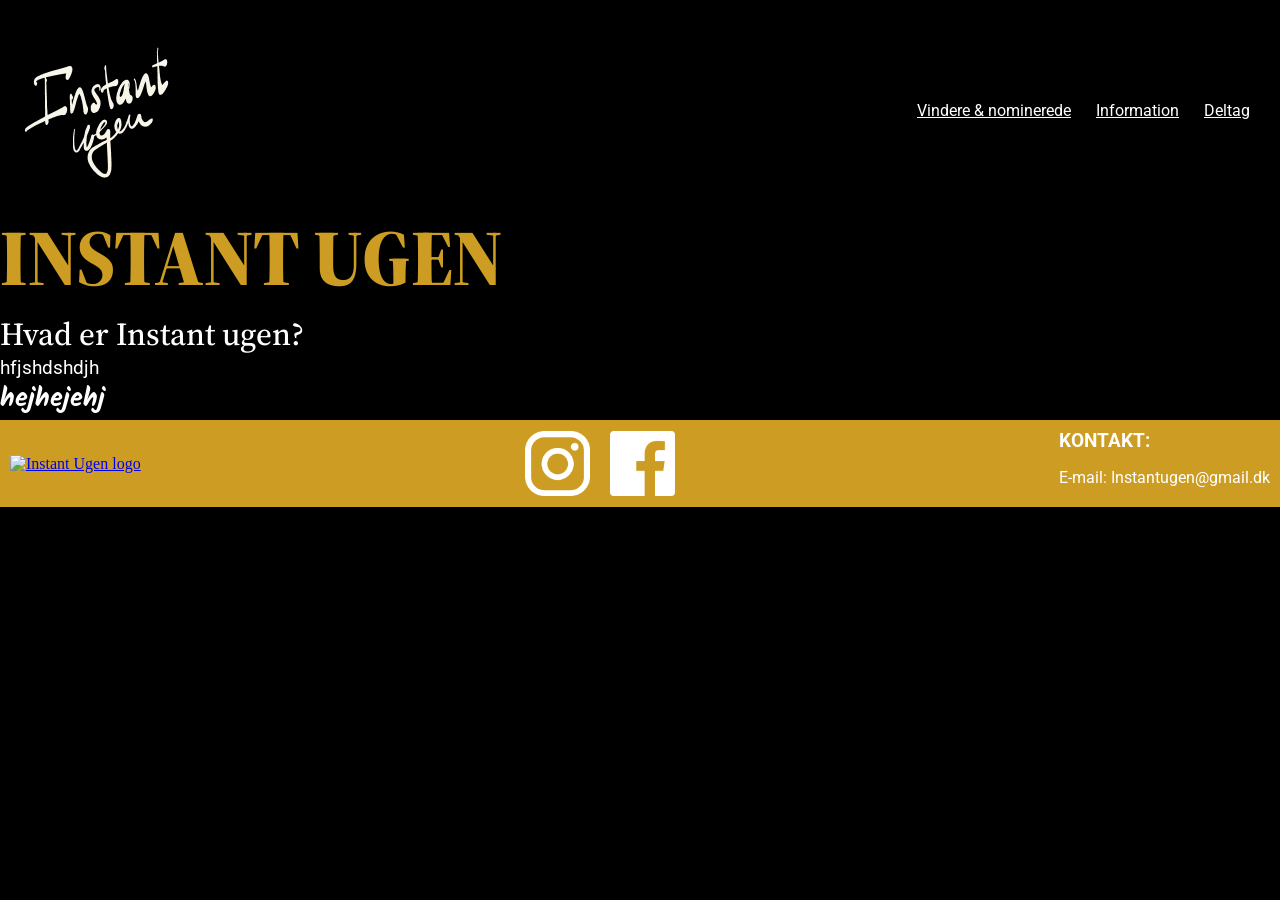
==== index.html @ 2ad1375f "klar" ====
<!doctype html>
<html lang="en">
  <head>
    <meta charset="UTF-8" />
    <meta name="viewport" content="width=device-width, initial-scale=1.0" />
    <title>Document</title>

    <link rel="stylesheet" href="css/global.css" />
    <link rel="stylesheet" href="css/index.css" />

    <link rel="preconnect" href="https://fonts.googleapis.com" />
    <link rel="preconnect" href="https://fonts.gstatic.com" crossorigin />
    <link
      href="https://fonts.googleapis.com/css2?family=Source+Serif+4:ital,opsz,wght@0,8..60,200..900;1,8..60,200..900&display=swap"
      rel="stylesheet"
    />

    <link rel="preconnect" href="https://fonts.googleapis.com" />
    <link rel="preconnect" href="https://fonts.gstatic.com" crossorigin />
    <link
      href="https://fonts.googleapis.com/css2?family=Roboto:ital,wght@0,100..900;1,100..900&display=swap"
      rel="stylesheet"
    />

    <link rel="preconnect" href="https://fonts.googleapis.com" />
    <link rel="preconnect" href="https://fonts.gstatic.com" crossorigin />
    <link
      href="https://fonts.googleapis.com/css2?family=Kalam:wght@300;400;700&display=swap"
      rel="stylesheet"
    />

    <script src="js/burger.js" defer></script>
    <script src="js/index.js" defer></script>
    />
  </head>
  <body>
    <header>
      <div class="logo">
        <a href="/">
          <img src="logo/Logo.webp" alt="logo" />
        </a>
      </div>

      <nav>
        <ul class="menu">
          <li><a href="vindere.html">Vindere & nominerede</a></li>
          <li><a href="info.html">Information</a></li>
          <li><a href="formular.html">Deltag</a></li>
        </ul>

        <button class="burger">
          <span class="line"></span>
          <span class="line"></span>
          <span class="line"></span>
        </button>
      </nav>
    </header>

    <main>
      <h1>INSTANT UGEN</h1>
      <h2>Hvad er Instant ugen?</h2>
      <p>hfjshdshdjh</p>
      <h4>hejhejehj</h4>
    </main>

    <footer class="footer">
      <div class="footer-logo">
        <a href="/">
          <img src="logo/logo.webp" alt="Instant Ugen logo" />
        </a>
      </div>

      <div class="socialemedia">
        <a href="#">
          <img src="logo/instagram_logo2.webp" alt="Instagram" />
        </a>

        <a href="#">
          <img src="logo/facebook_icon2.webp" alt="Facebook" />
        </a>
      </div>

      <div class="kontaktinfo">
        <h3>KONTAKT:</h3>
        <p>E-mail: Instantugen@gmail.dk</p>
      </div>
    </footer>
  </body>
</html>
---- css/global.css ----
/* ************* RESET ************* */
* {
  margin: 0;
  padding: 0;
  box-sizing: border-box;
}

img {
  width: 100%;
  height: auto;
  display: block;
}

/* ************* FARVER ************* */
:root {
  --background-color: #000;
  --overskrift-color: #cc9d22;
  --underoverskrift_1-color: #a93939;
  --underoverskrift_2-color: #cc9d22;
  --boks-color: #79d3ff;
  --tekst-color: #ffffff;
}

/* ************* BODY ************* */
body {
  background-color: var(--background-color);
}

/* ************* OVERSKRIFTER ************* */
h1 {
  font-family: "Source Serif 4", serif;
  font-weight: 900;
  font-size: 3rem;
  color: var(--overskrift-color);
}

h2 {
  font-family: "Source Serif 4", serif;
  font-weight: 500;
  font-size: 1.5rem;
  color: white;
}

p {
  font-family: "Roboto";
  font-size: 1rem;
  color: var(--tekst-color);
}

h4 {
  font-family: "Kalam";
  font-size: 1.3rem;
  color: var(--tekst-color);
}

/*************** FOOTER ***************/

.footer {
  background-color: #cc9d22;
  width: 100%;
  padding: 10px;

  display: flex;
  align-items: center;
  justify-content: space-between;
}

/* LOGO */

.footer .logo {
  width: 140px;
}

.footer .logo img {
  width: 100%;
  height: auto;
}

/* SOCIALE MEDIER */

.socialemedia {
  display: flex;
  flex-direction: row;
  align-items: center;
  justify-content: center;
  gap: 20px;
}

.socialemedia img {
  width: 65px;
  height: 65px;
  object-fit: contain;
  transition: transform 0.2s ease;
}

.socialemedia img:hover {
  transform: scale(1.1);
}

/* KONTAKT */

.kontaktinfo {
  color: white;
  font-family: "Roboto";
}

.kontaktinfo p {
  font-family: "Roboto";
  margin: 0 0 10px 0;
  font-size: 1rem;
  margin-top: 1rem;
}

/*************** MOBIL ***************/

@media (max-width: 800px) {
  .footer {
    flex-direction: column;
    justify-content: center;
    gap: 35px;
    padding: 40px 20px;
    text-align: center;
  }

  .footer .logo {
    width: 120px;
  }

  .socialemedia img {
    width: 55px;
    height: 55px;
  }
}

/****************** menu ****************/

header {
  position: sticky;
  top: 0;
  display: flex;
  justify-content: space-between;
  align-items: center;
  padding: 20px;
  background-color: #0000;
}

.menu {
  display: flex;
  list-style: none;
  margin: 0;
  padding: 0;
}

.menu li {
  margin-right: 5px;
}

.menu li:last-child {
  margin-right: 0;
}

.menu a {
  display: block;
  padding: 10px;
  color: #ffffff;
  font-family: "roboto";
  font-size: 1rem;
  transition: color 0.3s;
  text-align: end;
}

.menu a:hover {
  color: #cc9d22;
}

.burger {
  width: 30px;
  height: 20px;
  cursor: pointer;
}

.burger .line {
  display: block;
  width: 100%;
  height: 2px;
  background-color: #ffffff;
  margin-bottom: 5px;
  transition: 0.2s linear;
}
.burger {
  display: none;
}

@media screen and (max-width: 800px) {
  .menu {
    display: none;
  }
  .burger {
    display: block;
    background-color: transparent;
    border: 0;
  }
  .burger.active .line:nth-child(1) {
    transform: rotate(45deg) translate(5px, 5px);
    transition: 0.2s linear;
  }

  .burger.active .line:nth-child(2) {
    opacity: 0;
    transition: 0.15s linear;
  }

  .burger.active .line:nth-child(3) {
    transform: rotate(-45deg) translate(5px, -5px);
    transition: 0.2s linear;
  }

  nav.active .menu {
    display: block;
    background-color: #0000;
    position: absolute;
    top: 94px;
    left: 0;
    width: 100%;
    box-shadow: 0 10px 10px rgba(0, 0, 0, 0.1);
    z-index: 1;
  }

  nav.active .menu li {
    margin: 10px 20px;
  }

  nav.active .menu a {
    font-size: 24px;
  }
}

.knapheader a {
  text-decoration: none;
  background-color: white;
  color: #c39b7a;
  border: 3px solid;
  padding: 10px 20px;
  border-radius: 50px;
  font-size: 1.5rem;
  font-weight: bold;
}

.knapheader a:hover {
  color: black;
}

@media (min-width: 800px) {
  /* ************* OVERSKRIFTER ************* */
  h1 {
    font-size: 5rem;
  }

  h2 {
    font-size: 2rem;
  }

  p {
    font-size: 1.2rem;
  }

  h4 {
    font-size: 1.6rem;
  }
}
---- css/index.css ----
@media (min-width: 800px) {
}
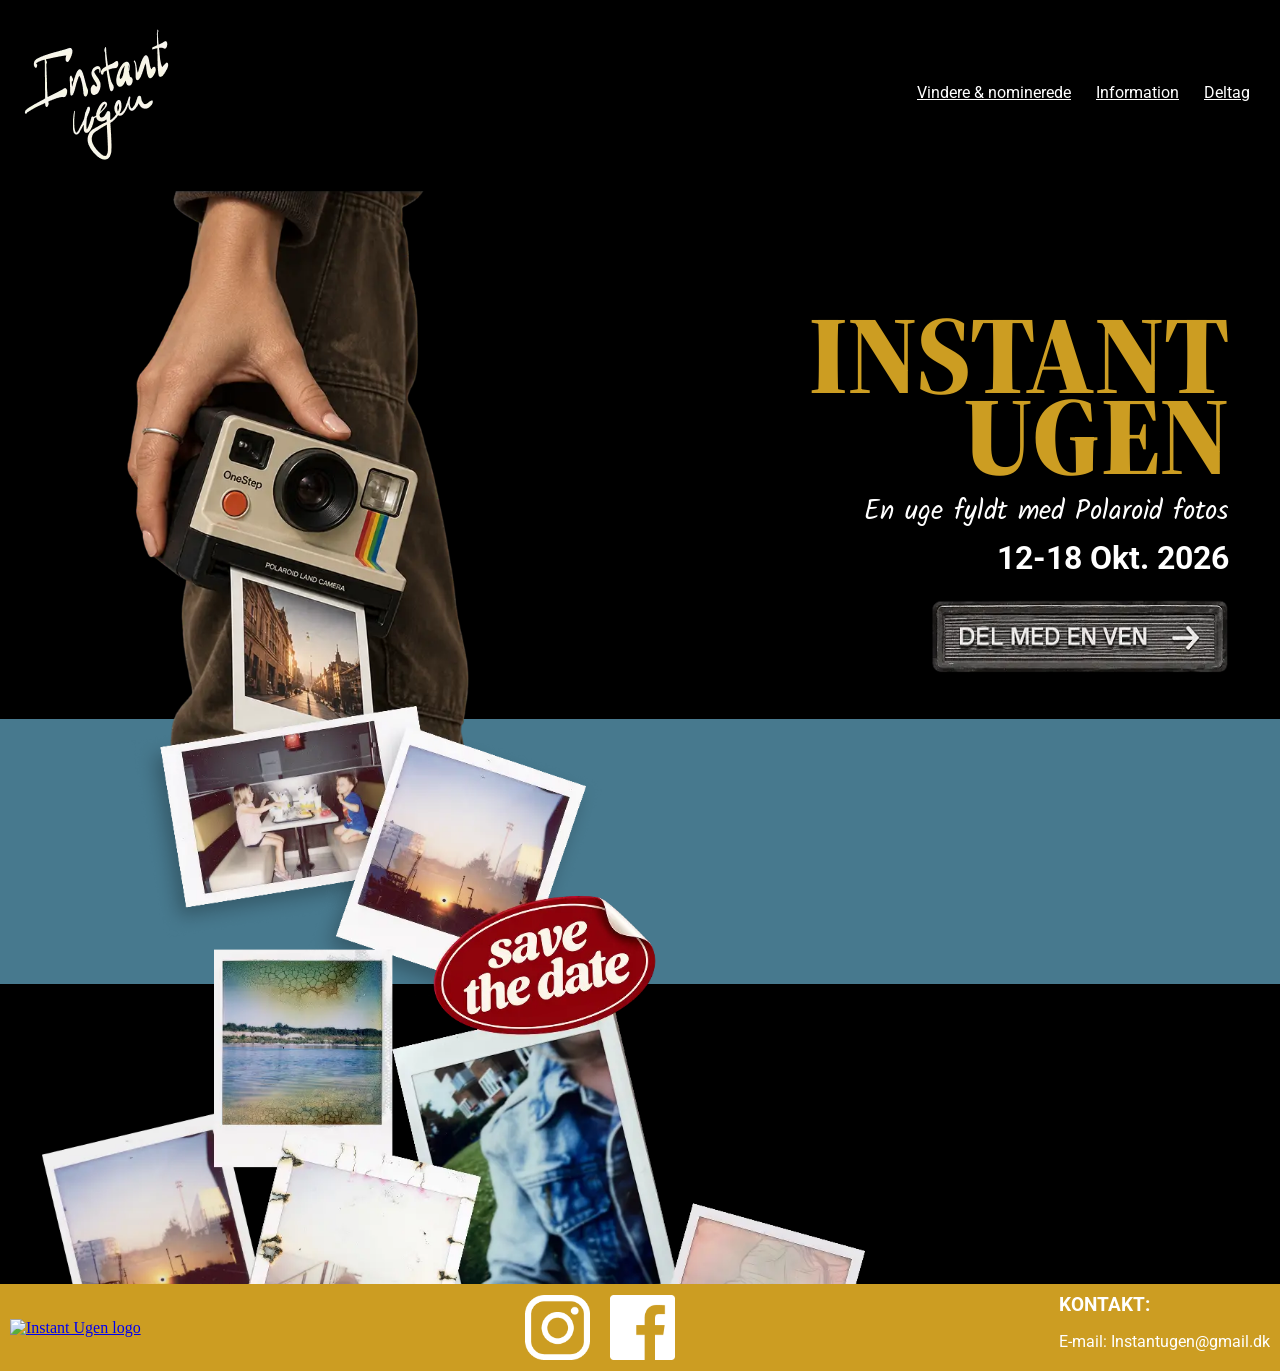
==== commit b953c696: "index1 done" ====
--- a/index.html
+++ b/index.html
@@ -1,13 +1,18 @@
 <!doctype html>
-<html lang="en">
+<html lang="da">
   <head>
     <meta charset="UTF-8" />
     <meta name="viewport" content="width=device-width, initial-scale=1.0" />
-    <title>Document</title>
 
+    <title>Instant Ugen</title>
+
+    <!-- Fælles CSS -->
     <link rel="stylesheet" href="css/global.css" />
+
+    <!-- Forsidens CSS -->
     <link rel="stylesheet" href="css/index.css" />
 
+    <!-- Source Serif 4 -->
     <link rel="preconnect" href="https://fonts.googleapis.com" />
     <link rel="preconnect" href="https://fonts.gstatic.com" crossorigin />
     <link
@@ -15,15 +20,13 @@
       rel="stylesheet"
     />
 
-    <link rel="preconnect" href="https://fonts.googleapis.com" />
-    <link rel="preconnect" href="https://fonts.gstatic.com" crossorigin />
+    <!-- Roboto -->
     <link
       href="https://fonts.googleapis.com/css2?family=Roboto:ital,wght@0,100..900;1,100..900&display=swap"
       rel="stylesheet"
     />
 
-    <link rel="preconnect" href="https://fonts.googleapis.com" />
-    <link rel="preconnect" href="https://fonts.gstatic.com" crossorigin />
+    <!-- Kalam -->
     <link
       href="https://fonts.googleapis.com/css2?family=Kalam:wght@300;400;700&display=swap"
       rel="stylesheet"
@@ -31,24 +34,32 @@
 
     <script src="js/burger.js" defer></script>
     <script src="js/index.js" defer></script>
-    />
   </head>
+
   <body>
     <header>
       <div class="logo">
         <a href="/">
-          <img src="logo/Logo.webp" alt="logo" />
+          <img src="logo/Logo.webp" alt="Instant Ugen logo" />
         </a>
       </div>
 
       <nav>
         <ul class="menu">
-          <li><a href="vindere.html">Vindere & nominerede</a></li>
-          <li><a href="info.html">Information</a></li>
-          <li><a href="formular.html">Deltag</a></li>
+          <li>
+            <a href="vindere.html">Vindere & nominerede</a>
+          </li>
+
+          <li>
+            <a href="info.html">Information</a>
+          </li>
+
+          <li>
+            <a href="formular.html">Deltag</a>
+          </li>
         </ul>
 
-        <button class="burger">
+        <button class="burger" aria-label="Åbn menu">
           <span class="line"></span>
           <span class="line"></span>
           <span class="line"></span>
@@ -57,10 +68,42 @@
     </header>
 
     <main>
-      <h1>INSTANT UGEN</h1>
-      <h2>Hvad er Instant ugen?</h2>
-      <p>hfjshdshdjh</p>
-      <h4>hejhejehj</h4>
+      <!-- HERO -->
+      <section class="hero">
+        <!-- Blå baggrund -->
+        <div class="blaa-baggrund"></div>
+
+        <!-- Det store samlede billede -->
+        <div class="hero-billede">
+          <img
+            src="img/Herobillede_med_kamera.webp"
+            alt="Polaroidkamera og Polaroidbilleder"
+          />
+        </div>
+
+        <!-- Tekst -->
+        <div class="hero-tekst">
+          <h1>
+            INSTANT<br />
+            UGEN
+          </h1>
+
+          <h4>En uge fyldt med Polaroid fotos</h4>
+
+          <div class="dato">
+            <h2>12-18 Okt. 2026</h2>
+
+            <img class="roed-streg" src="img/rødstreg_forside.svg" alt="" />
+          </div>
+
+          <a href="#" class="del-knap">
+            <img
+              src="img/del_med_en_ven_knap_desktop.webp"
+              alt="Del med en ven"
+            />
+          </a>
+        </div>
+      </section>
     </main>
 
     <footer class="footer">
--- a/css/index.css
+++ b/css/index.css
@@ -1,2 +1,197 @@
+/* ******************************** */
+/* FORSIDE                           */
+/* MOBILE FIRST                     */
+/* ******************************** */
+
+/* ---------- HERO ---------- */
+
+.hero {
+  position: relative;
+  width: 100%;
+  height: 900px;
+  overflow: hidden;
+}
+
+/* ---------- BLÅ BAGGRUND ---------- */
+
+.blaa-baggrund {
+  position: absolute;
+  top: 365px;
+  left: 0;
+
+  width: 100%;
+  height: 150px;
+
+  background-color: #47798e;
+
+  z-index: 1;
+}
+
+/* ---------- STORT HERO-BILLEDE ---------- */
+
+.hero-billede {
+  position: absolute;
+
+  top: 0;
+  left: 0;
+
+  width: 100%;
+
+  z-index: 2;
+}
+
+.hero-billede img {
+  width: 100%;
+  height: auto;
+}
+
+/* ---------- HERO TEKST ---------- */
+
+.hero-tekst {
+  position: absolute;
+
+  top: 95px;
+  right: 5%;
+
+  width: 48%;
+
+  text-align: right;
+
+  z-index: 3;
+}
+
+/* ---------- OVERSKRIFT ---------- */
+
+.hero-tekst h1 {
+  font-size: 3.3rem;
+  line-height: 0.75;
+
+  margin: 0;
+}
+
+/* ---------- UNDEROVERSKRIFT ---------- */
+
+.hero-tekst h4 {
+  font-size: 1rem;
+  font-weight: 400;
+
+  line-height: 1.1;
+
+  margin-top: 15px;
+
+  white-space: nowrap;
+}
+
+/* ---------- DATO ---------- */
+
+.dato {
+  display: inline-block;
+
+  margin-top: 10px;
+}
+
+.dato h2 {
+  font-family: "Roboto", sans-serif;
+
+  font-size: 1.35rem;
+  font-weight: 700;
+
+  white-space: nowrap;
+}
+
+/* ---------- RØD STREG ---------- */
+
+.roed-streg {
+  width: 100%;
+  height: auto;
+
+  margin-top: 3px;
+}
+
+/* ---------- DEL MED EN VEN ---------- */
+
+.del-knap {
+  display: block;
+
+  width: 190px;
+
+  margin-top: 12px;
+  margin-left: auto;
+}
+
+.del-knap img {
+  width: 100%;
+  height: auto;
+}
+
+/* ******************************** */
+/* DESKTOP                          */
+/* FÆLLES BREAKPOINT: 800PX         */
+/* ******************************** */
+
 @media (min-width: 800px) {
+  /* ---------- HERO ---------- */
+
+  .hero {
+    height: 1100px;
+  }
+
+  /* ---------- BLÅ BAGGRUND ---------- */
+
+  .blaa-baggrund {
+    top: 535px;
+
+    height: 265px;
+  }
+
+  /* ---------- STORT HERO-BILLEDE ---------- */
+
+  .hero-billede {
+    top: 0;
+    left: 0;
+
+    width: 78%;
+  }
+
+  /* ---------- HERO TEKST ---------- */
+
+  .hero-tekst {
+    top: 130px;
+    right: 4%;
+
+    width: 50%;
+  }
+
+  /* ---------- OVERSKRIFT ---------- */
+
+  .hero-tekst h1 {
+    font-size: 7rem;
+    line-height: 0.72;
+  }
+
+  /* ---------- UNDEROVERSKRIFT ---------- */
+
+  .hero-tekst h4 {
+    font-size: 1.7rem;
+
+    margin-top: 22px;
+  }
+
+  /* ---------- DATO ---------- */
+
+  .dato {
+    margin-top: 12px;
+  }
+
+  .dato h2 {
+    font-size: 2rem;
+  }
+
+  /* ---------- DEL MED EN VEN ---------- */
+
+  .del-knap {
+    width: 300px;
+
+    margin-top: 18px;
+  }
 }
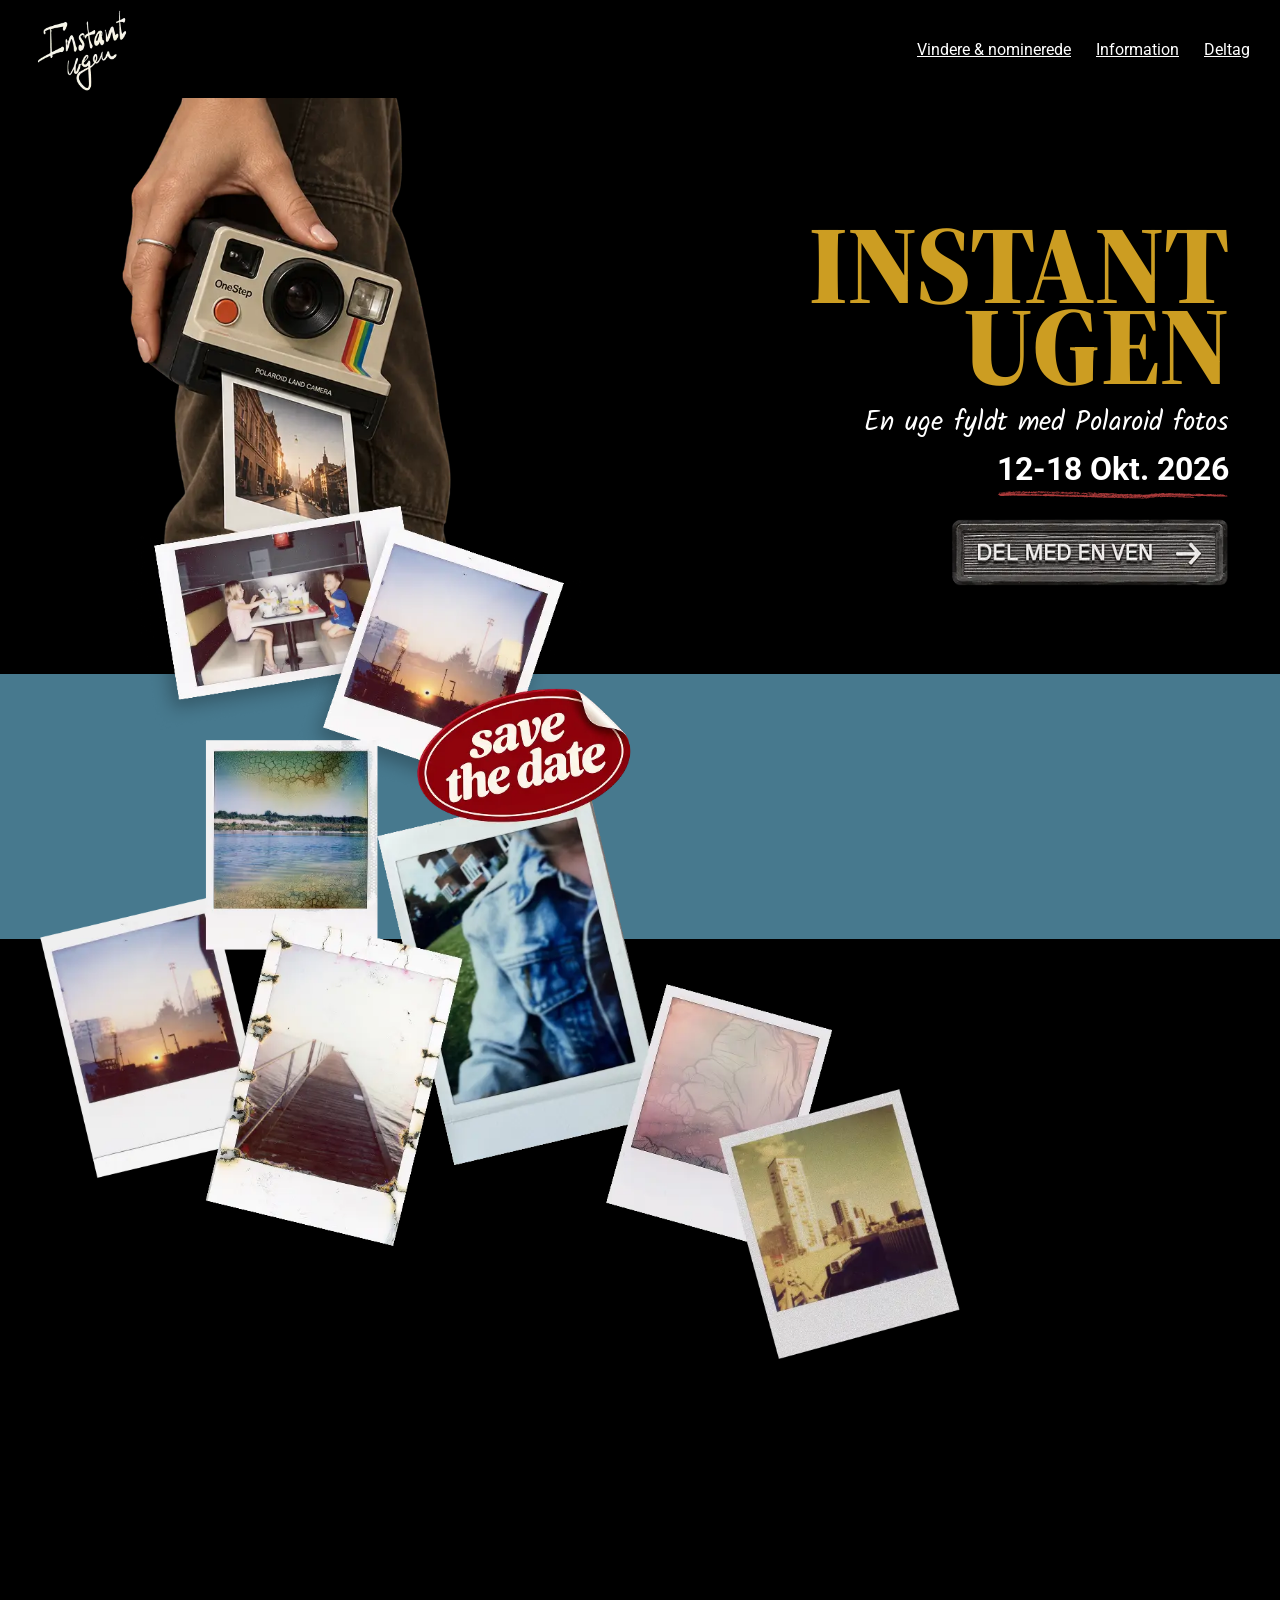
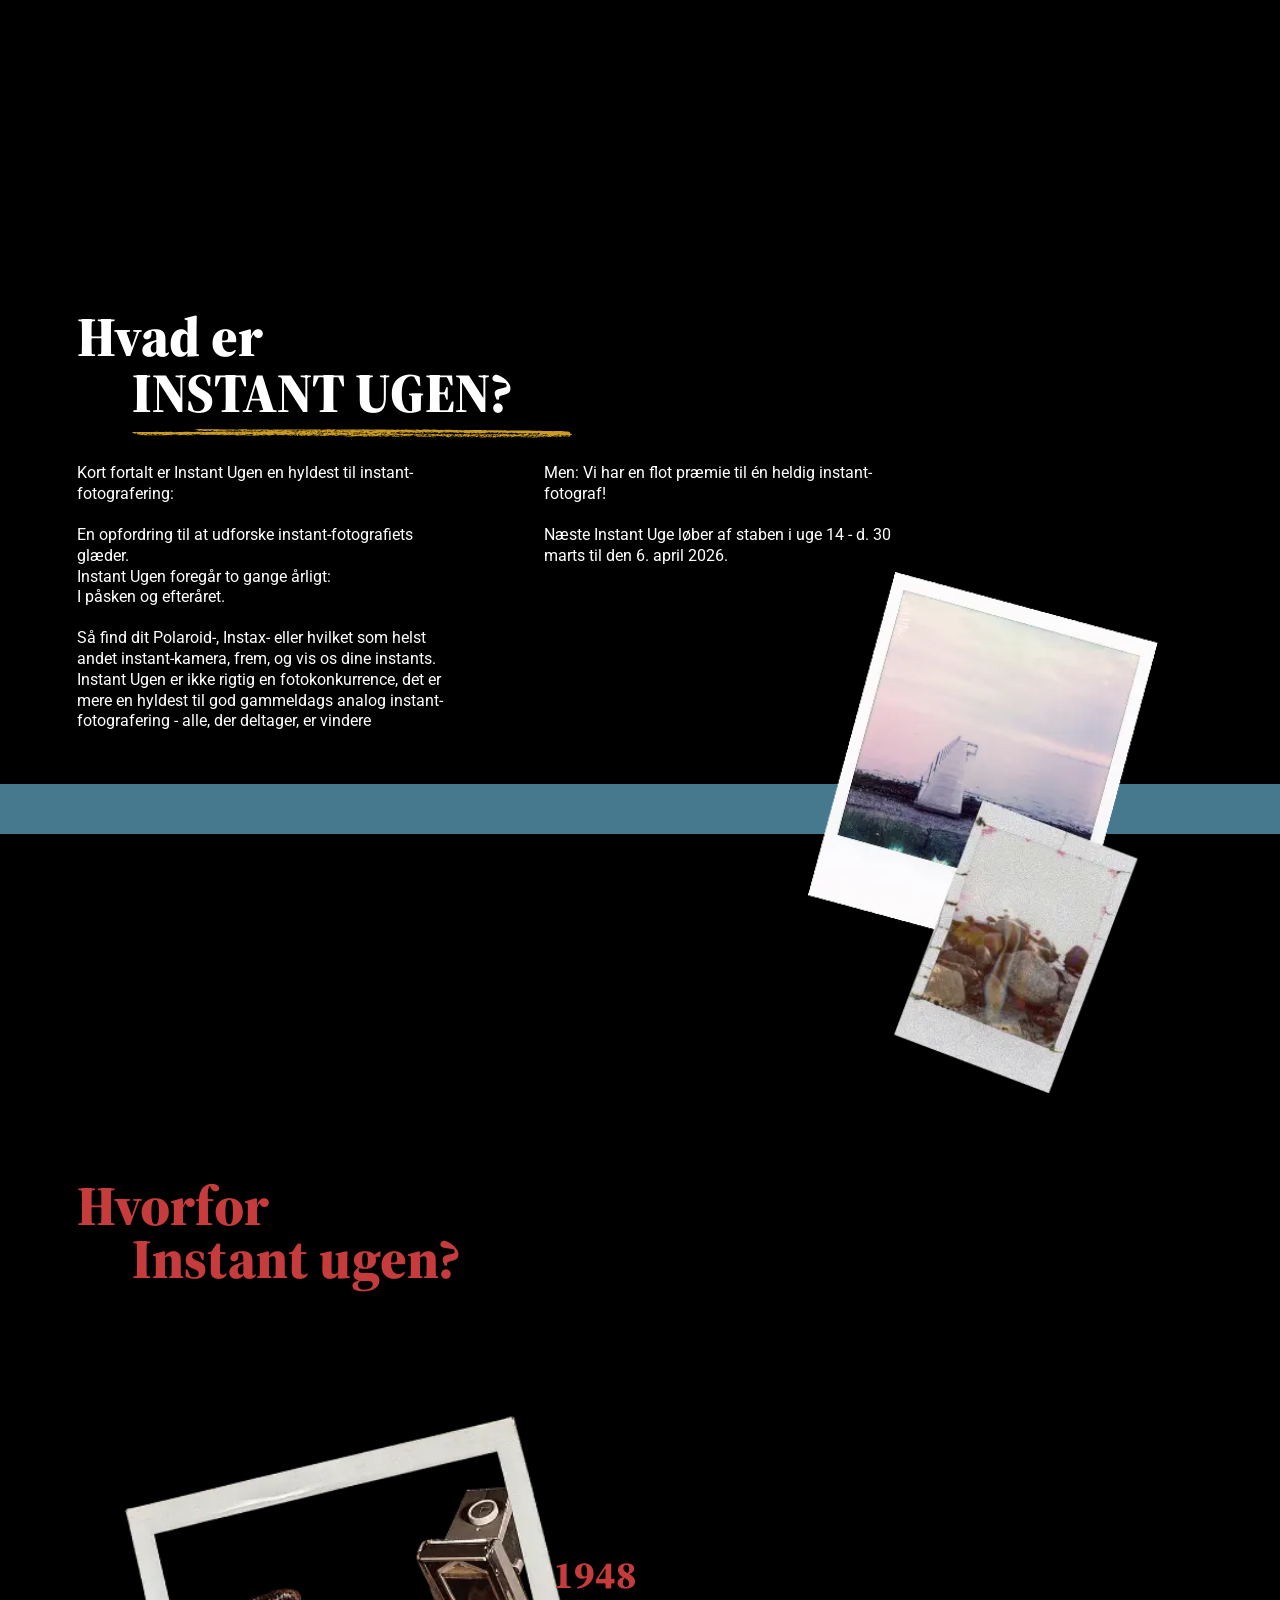
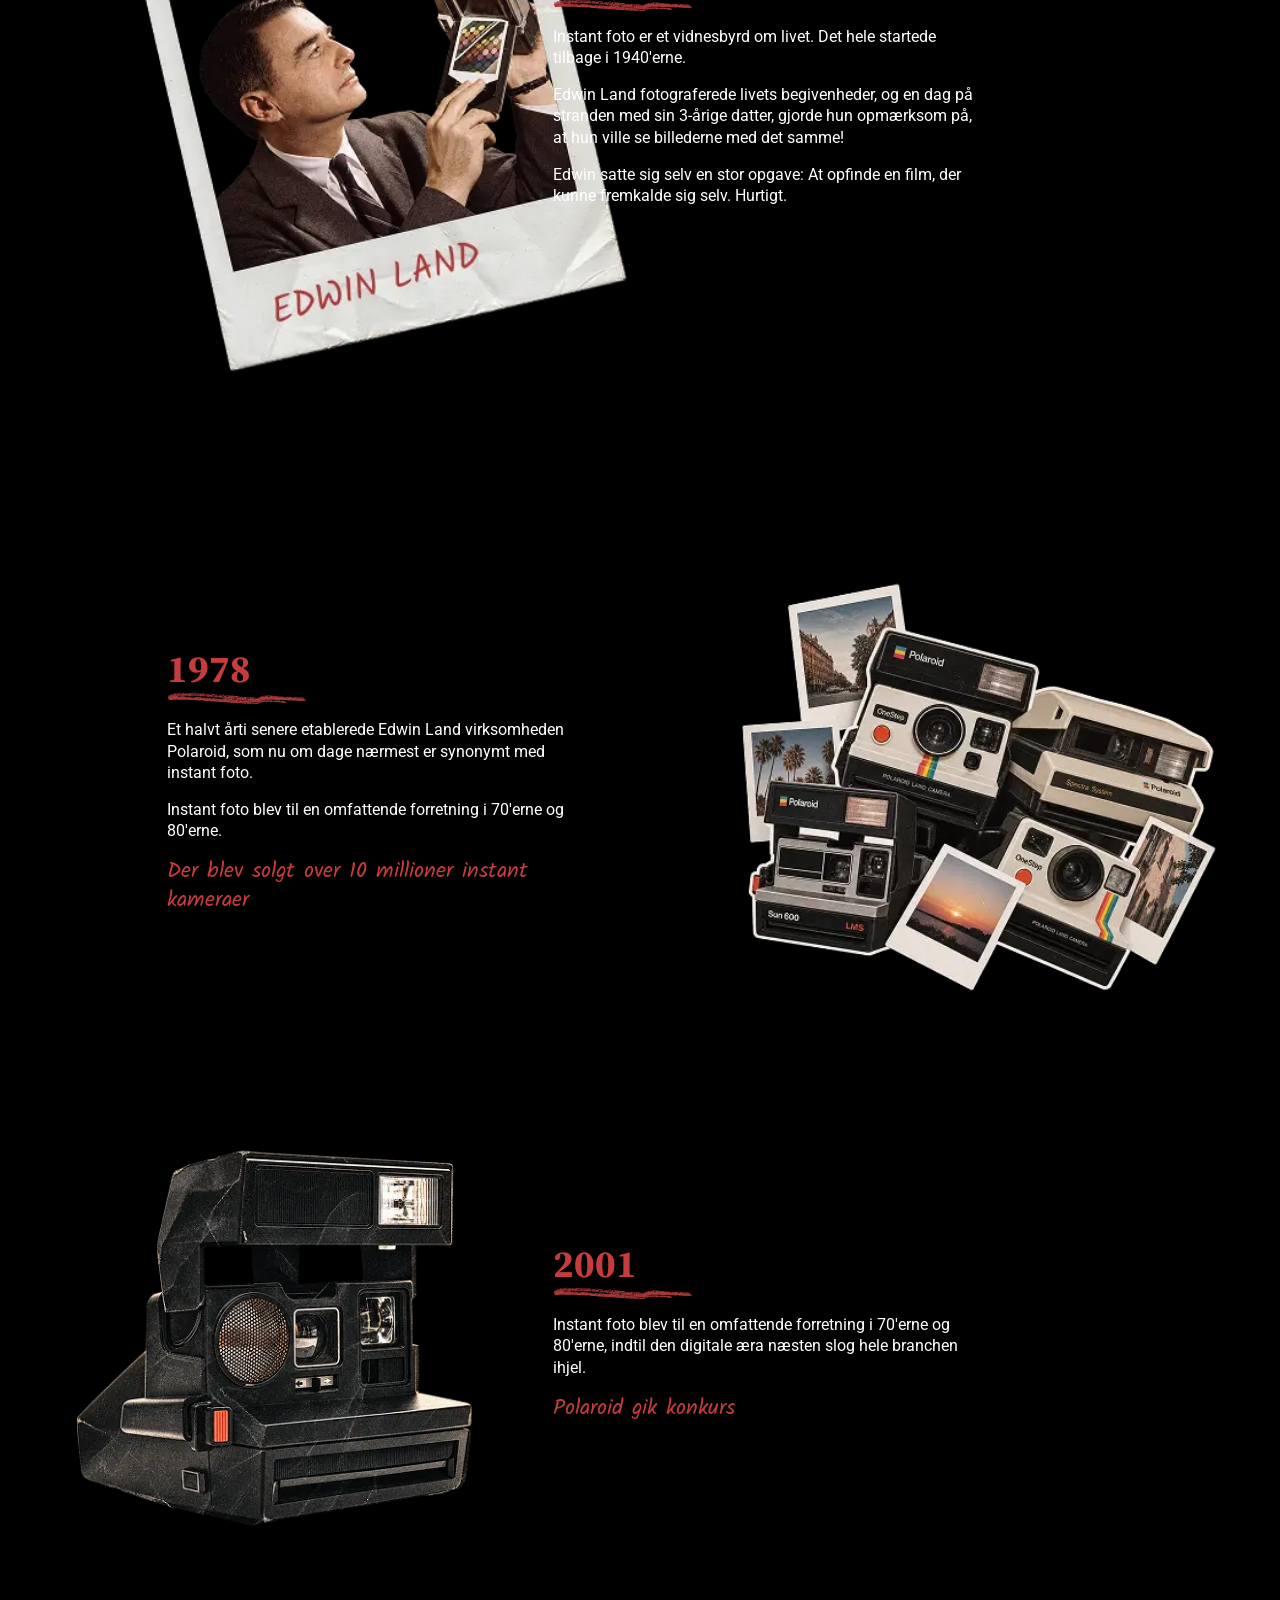
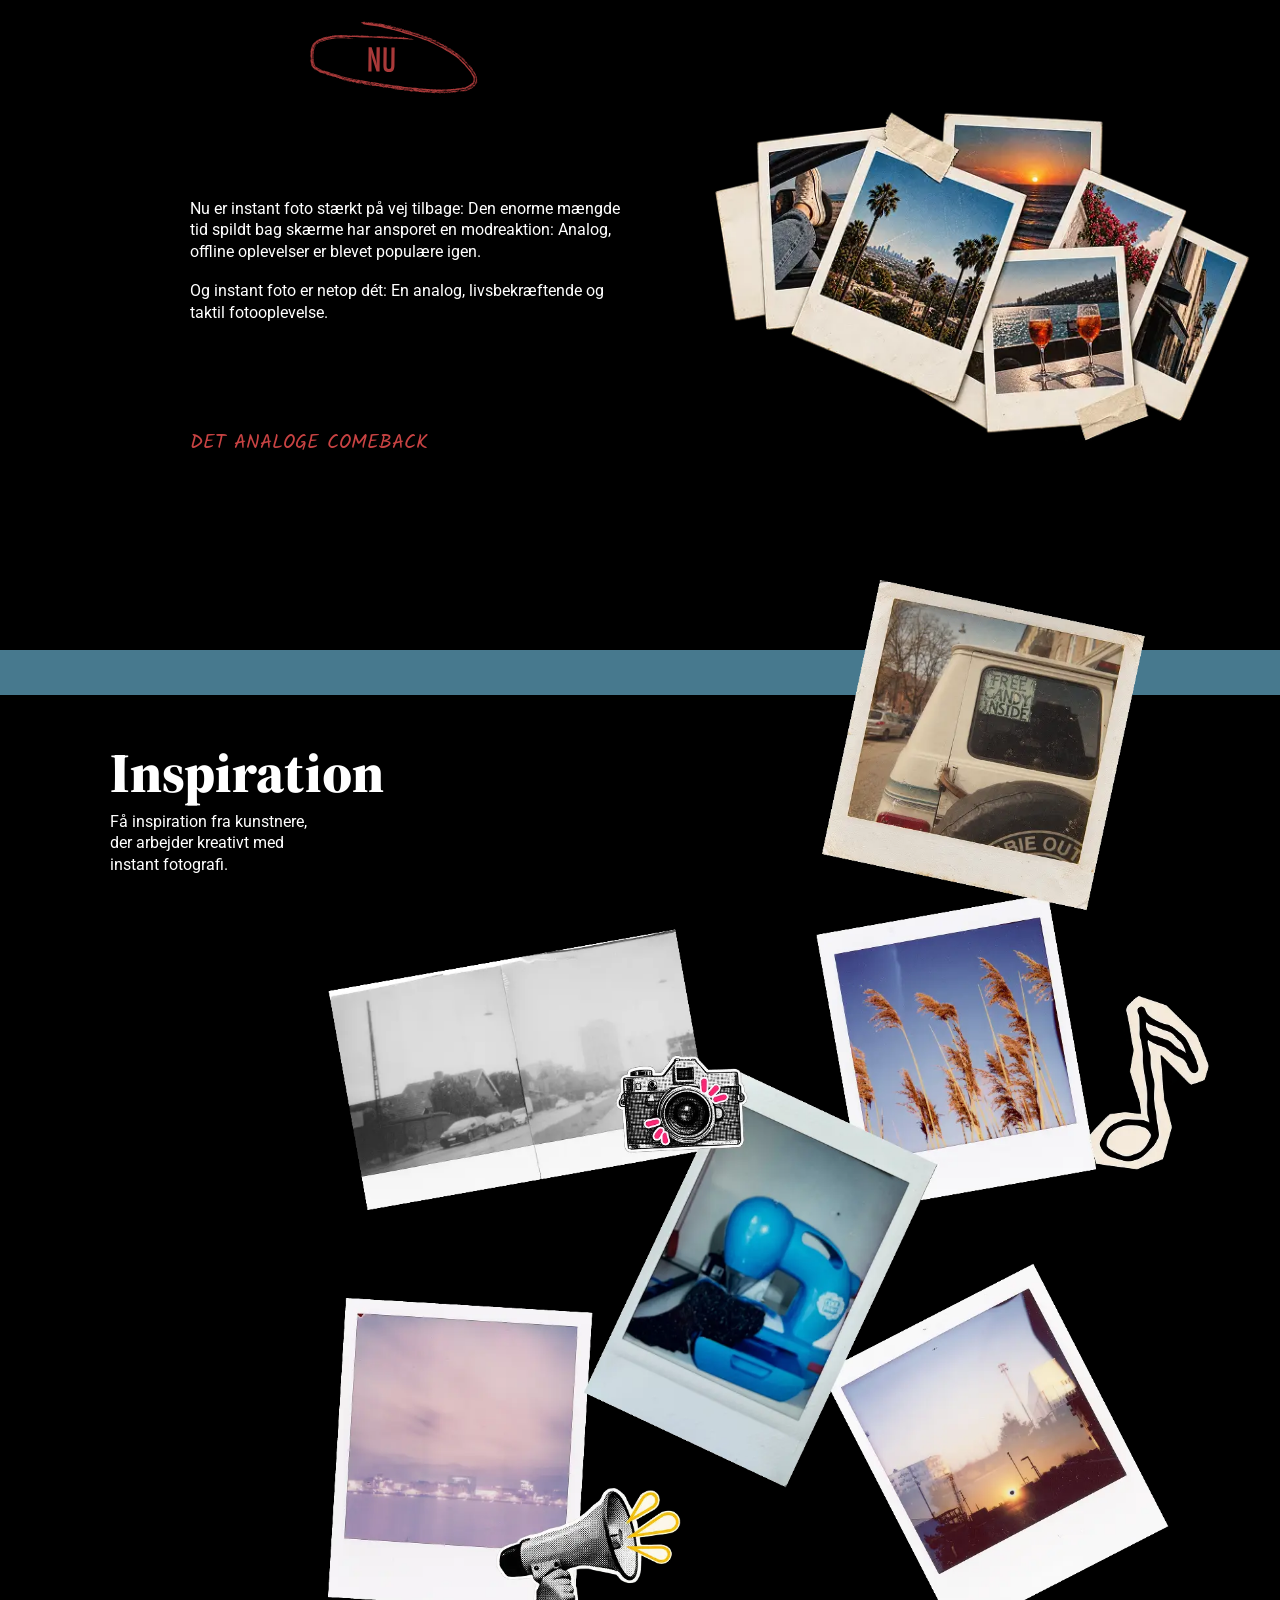
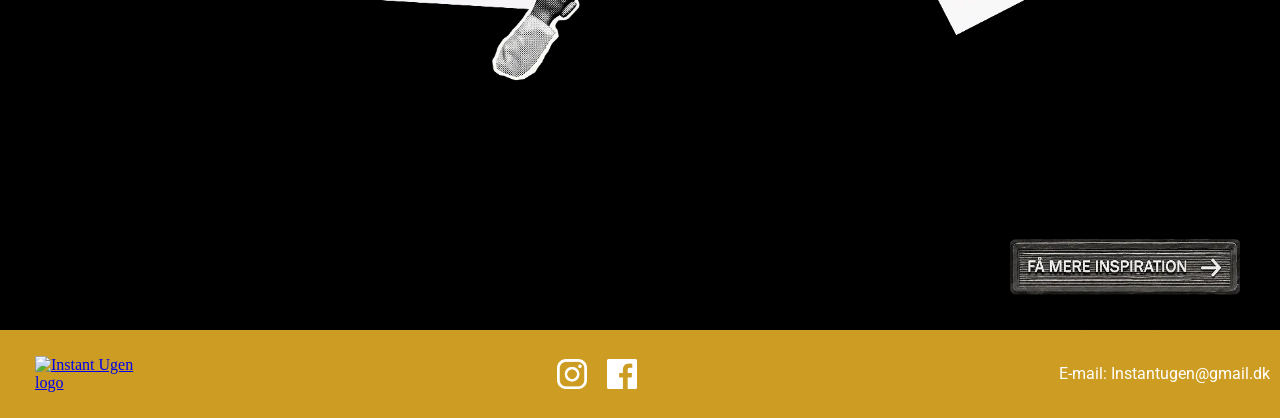
==== commit 687e1542: "indexdonedonedone" ====
--- a/index.html
+++ b/index.html
@@ -5,28 +5,24 @@
     <meta name="viewport" content="width=device-width, initial-scale=1.0" />
 
     <title>Instant Ugen</title>
-
-    <!-- Fælles CSS -->
+    <link rel="icon" type="image/webp" href="img/favicon.svg" />
+
     <link rel="stylesheet" href="css/global.css" />
-
-    <!-- Forsidens CSS -->
     <link rel="stylesheet" href="css/index.css" />
 
-    <!-- Source Serif 4 -->
     <link rel="preconnect" href="https://fonts.googleapis.com" />
     <link rel="preconnect" href="https://fonts.gstatic.com" crossorigin />
+
     <link
       href="https://fonts.googleapis.com/css2?family=Source+Serif+4:ital,opsz,wght@0,8..60,200..900;1,8..60,200..900&display=swap"
       rel="stylesheet"
     />
 
-    <!-- Roboto -->
     <link
       href="https://fonts.googleapis.com/css2?family=Roboto:ital,wght@0,100..900;1,100..900&display=swap"
       rel="stylesheet"
     />
 
-    <!-- Kalam -->
     <link
       href="https://fonts.googleapis.com/css2?family=Kalam:wght@300;400;700&display=swap"
       rel="stylesheet"
@@ -49,11 +45,9 @@
           <li>
             <a href="vindere.html">Vindere & nominerede</a>
           </li>
-
           <li>
             <a href="info.html">Information</a>
           </li>
-
           <li>
             <a href="formular.html">Deltag</a>
           </li>
@@ -68,12 +62,13 @@
     </header>
 
     <main>
-      <!-- HERO -->
+      <!-- =================================
+           HERO
+      ================================== -->
+
       <section class="hero">
-        <!-- Blå baggrund -->
         <div class="blaa-baggrund"></div>
 
-        <!-- Det store samlede billede -->
         <div class="hero-billede">
           <img
             src="img/Herobillede_med_kamera.webp"
@@ -81,7 +76,6 @@
           />
         </div>
 
-        <!-- Tekst -->
         <div class="hero-tekst">
           <h1>
             INSTANT<br />
@@ -104,7 +98,295 @@
           </a>
         </div>
       </section>
+
+      <!-- =================================
+           HVAD ER INSTANT UGEN?
+      ================================== -->
+
+      <section class="hvad-er">
+        <div class="hvad-er-indhold">
+          <div class="hvad-er-overskrift">
+            <h2>
+              Hvad er
+              <span>INSTANT UGEN?</span>
+            </h2>
+
+            <img class="gul-streg" src="img/gulstreg_forside.svg" alt="" />
+          </div>
+
+          <div class="hvad-er-tekst">
+            <div class="tekst-venstre">
+              <p>
+                Kort fortalt er Instant Ugen en hyldest til
+                instant-fotografering:
+              </p>
+
+              <p>
+                En opfordring til at udforske instant-fotografiets glæder.<br />
+                Instant Ugen foregår to gange årligt:<br />
+                I påsken og efteråret.
+              </p>
+
+              <p>
+                Så find dit Polaroid-, Instax- eller hvilket som helst andet
+                instant-kamera, frem, og vis os dine instants. Instant Ugen er
+                ikke rigtig en fotokonkurrence, det er mere en hyldest til god
+                gammeldags analog instant-fotografering - alle, der deltager, er
+                vindere
+              </p>
+            </div>
+
+            <div class="tekst-hoejre">
+              <p>Men: Vi har en flot præmie til én heldig instant-fotograf!</p>
+
+              <p>
+                Næste Instant Uge løber af staben i uge 14 - d. 30 marts til den
+                6. april 2026.
+              </p>
+            </div>
+          </div>
+        </div>
+
+        <div class="hvad-er-blaa-streg"></div>
+
+        <img
+          class="hvad-er-billede"
+          src="img/Billede_2_Hero.webp"
+          alt="Polaroidbilleder"
+        />
+      </section>
+
+      <!-- =================================
+           HVORFOR INSTANT UGEN?
+      ================================== -->
+
+      <section class="hvorfor">
+        <div class="hvorfor-indhold">
+          <!-- OVERSKRIFT -->
+
+          <div class="hvorfor-overskrift">
+            <h2>
+              Hvorfor
+              <span>Instant ugen?</span>
+            </h2>
+          </div>
+
+          <!-- =================================
+               1948
+          ================================== -->
+
+          <div class="historie historie-1948">
+            <img
+              class="historie-billede edwin-billede"
+              src="img/edwin_land_hvorfor.webp"
+              alt="Edwin Land"
+            />
+
+            <div class="historie-tekst">
+              <div class="aarstal">
+                <h3>1948</h3>
+
+                <img
+                  class="aarstal-streg"
+                  src="img/rødstreg_forside.svg"
+                  alt=""
+                />
+              </div>
+
+              <p>
+                Instant foto er et vidnesbyrd om livet. Det hele startede
+                tilbage i 1940'erne.
+              </p>
+
+              <p>
+                Edwin Land fotograferede livets begivenheder, og en dag på
+                stranden med sin 3-årige datter, gjorde hun opmærksom på, at hun
+                ville se billederne med det samme!
+              </p>
+
+              <p>
+                Edwin satte sig selv en stor opgave: At opfinde en film, der
+                kunne fremkalde sig selv. Hurtigt.
+              </p>
+            </div>
+          </div>
+
+          <!-- =================================
+               1978
+          ================================== -->
+
+          <div class="historie historie-1978">
+            <div class="historie-tekst">
+              <div class="aarstal">
+                <h3>1978</h3>
+
+                <img
+                  class="aarstal-streg"
+                  src="img/rødstreg_forside.svg"
+                  alt=""
+                />
+              </div>
+
+              <p>
+                Et halvt årti senere etablerede Edwin Land virksomheden
+                Polaroid, som nu om dage nærmest er synonymt med instant foto.
+              </p>
+
+              <p>
+                Instant foto blev til en omfattende forretning i 70'erne og
+                80'erne.
+              </p>
+
+              <h4>Der blev solgt over 10 millioner instant kameraer</h4>
+            </div>
+
+            <img
+              class="historie-billede kamera-bunke"
+              src="img/1978_billede_hvorfor.webp"
+              alt="Samling af Polaroidkameraer"
+            />
+          </div>
+
+          <!-- =================================
+               2001
+          ================================== -->
+
+          <div class="historie historie-2001">
+            <img
+              class="historie-billede kamera-2001"
+              src="img/kamera_2001_hvorfor.webp"
+              alt="Polaroidkamera"
+            />
+
+            <div class="historie-tekst">
+              <div class="aarstal">
+                <h3>2001</h3>
+
+                <img
+                  class="aarstal-streg"
+                  src="img/rødstreg_forside.svg"
+                  alt=""
+                />
+              </div>
+
+              <p>
+                Instant foto blev til en omfattende forretning i 70'erne og
+                80'erne, indtil den digitale æra næsten slog hele branchen
+                ihjel.
+              </p>
+
+              <h4>Polaroid gik konkurs</h4>
+            </div>
+          </div>
+
+          <!-- =================================
+               NU
+          ================================== -->
+
+          <div class="historie historie-nu">
+            <div class="nu-overskrift">
+              <img src="img/rødcirkel.svg" alt="" />
+            </div>
+
+            <div class="nu-tekst">
+              <p>
+                Nu er instant foto stærkt på vej tilbage: Den enorme mængde tid
+                spildt bag skærme har ansporet en modreaktion: Analog, offline
+                oplevelser er blevet populære igen.
+              </p>
+
+              <p>
+                Og instant foto er netop dét: En analog, livsbekræftende og
+                taktil fotooplevelse.
+              </p>
+            </div>
+
+            <img
+              class="historie-billede nu-billede"
+              src="img/NU_billede_hvorfor.webp"
+              alt="Polaroidbilleder"
+            />
+
+            <h4 class="analog-comeback">DET ANALOGE COMEBACK</h4>
+          </div>
+        </div>
+      </section>
+
+      <!-- =================================
+           INSPIRATION
+      ================================== -->
+
+      <section class="inspiration">
+        <div class="inspiration-blaa-streg"></div>
+
+        <div class="inspiration-indhold">
+          <div class="inspiration-tekst">
+            <h2>Inspiration</h2>
+
+            <p>
+              Få inspiration fra kunstnere,<br />
+              der arbejder kreativt med<br />
+              instant fotografi.
+            </p>
+          </div>
+
+          <img
+            class="inspiration-collage"
+            src="img/inspi.webp"
+            alt="Inspiration til instant fotografi"
+          />
+
+          <a href="info.html" class="inspiration-knap">
+            <img
+              src="img/faa_mere_inspiration_her_knap_desktop.webp"
+              alt="Få mere inspiration"
+            />
+          </a>
+        </div>
+      </section>
     </main>
+
+    <!-- =================================
+         DEL MED EN VEN POPUP
+    ================================== -->
+
+    <div class="del-popup" id="delPopup">
+      <div class="del-popup-boks">
+        <button
+          class="del-popup-luk"
+          id="delPopupLuk"
+          type="button"
+          aria-label="Luk popup"
+        >
+          <span></span>
+          <span></span>
+        </button>
+
+        <div class="del-popup-overskrift">
+          <p>Del</p>
+
+          <h2>INSTANT UGEN</h2>
+
+          <h3>med en ven, send dem linket</h3>
+        </div>
+
+        <div class="del-popup-link">
+          <span>Kopier link:</span>
+
+          <button id="kopierLink" type="button">https://www.ek.dk/</button>
+        </div>
+
+        <div class="del-popup-bund">
+          <p>Vi glæder os til at se jeres Instants.</p>
+
+          <div class="del-popup-roed-streg"></div>
+        </div>
+      </div>
+    </div>
+
+    <!-- =================================
+         FOOTER
+    ================================== -->
 
     <footer class="footer">
       <div class="footer-logo">
--- a/css/global.css
+++ b/css/global.css
@@ -41,6 +41,20 @@
   color: white;
 }
 
+h3 {
+  ont-family: "Source Serif 4", serif;
+  font-weight: 1100;
+  font-size: 25pt;
+  color: #cc9d22;
+}
+
+h5 {
+  ont-family: "Source Serif 4", serif;
+  font-weight: 2500;
+  font-size: 20pt;
+  color: #a93939;
+}
+
 p {
   font-family: "Roboto";
   font-size: 1rem;
@@ -50,6 +64,7 @@
 h4 {
   font-family: "Kalam";
   font-size: 1.3rem;
+  font-weight: 200;
   color: var(--tekst-color);
 }
 
@@ -67,11 +82,12 @@
 
 /* LOGO */
 
-.footer .logo {
-  width: 140px;
-}
-
-.footer .logo img {
+.footer-logo {
+  width: 100px;
+  margin-left: 25px;
+}
+
+.footer-logo img {
   width: 100%;
   height: auto;
 }
@@ -87,8 +103,8 @@
 }
 
 .socialemedia img {
-  width: 65px;
-  height: 65px;
+  width: 30px;
+  height: 30px;
   object-fit: contain;
   transition: transform 0.2s ease;
 }
@@ -102,13 +118,16 @@
 .kontaktinfo {
   color: white;
   font-family: "Roboto";
+}
+
+.kontaktinfo {
+  transform: translateY(-15px);
 }
 
 .kontaktinfo p {
   font-family: "Roboto";
   margin: 0 0 10px 0;
   font-size: 1rem;
-  margin-top: 1rem;
 }
 
 /*************** MOBIL ***************/
@@ -127,8 +146,8 @@
   }
 
   .socialemedia img {
-    width: 55px;
-    height: 55px;
+    width: 35px;
+    height: 35px;
   }
 }
 
@@ -137,11 +156,20 @@
 header {
   position: sticky;
   top: 0;
+  z-index: 1000;
+
   display: flex;
   justify-content: space-between;
   align-items: center;
-  padding: 20px;
-  background-color: #0000;
+
+  padding: 10px 20px;
+
+  background-color: #000000;
+}
+
+.logo img {
+  width: 100px;
+  margin-left: 15px;
 }
 
 .menu {
--- a/css/index.css
+++ b/css/index.css
@@ -1,14 +1,25 @@
-/* ******************************** */
-/* FORSIDE                           */
-/* MOBILE FIRST                     */
-/* ******************************** */
-
-/* ---------- HERO ---------- */
+/* ======================================== */
+/* FORSIDE - MOBILE FIRST                   */
+/* ======================================== */
+
+/* ======================================== */
+/* HEADER - KUN FORSIDEN                    */
+/* ======================================== */
+
+header {
+  z-index: 1000;
+  padding: 5px 20px;
+}
+
+header .logo {
+  width: 90px;
+}
 
 .hero {
   position: relative;
   width: 100%;
-  height: 900px;
+  height: 700px;
+  margin-top: -94px;
   overflow: hidden;
 }
 
@@ -16,168 +27,582 @@
 
 .blaa-baggrund {
   position: absolute;
-  top: 365px;
+  top: 420px;
   left: 0;
-
-  width: 100%;
-  height: 150px;
-
+  width: 100%;
+  height: 135px;
   background-color: #47798e;
-
   z-index: 1;
 }
 
-/* ---------- STORT HERO-BILLEDE ---------- */
+/* ---------- HERO-BILLEDE ---------- */
 
 .hero-billede {
   position: absolute;
-
-  top: 0;
-  left: 0;
-
-  width: 100%;
-
+  top: 18px;
+  left: 2%;
+  width: 90%;
   z-index: 2;
+
+  animation: hero-float 5s ease-in-out infinite;
 }
 
 .hero-billede img {
+  display: block;
   width: 100%;
   height: auto;
+}
+
+@keyframes hero-float {
+  0%,
+  100% {
+    transform: translateY(0) rotate(-0.5deg) scale(1);
+  }
+
+  50% {
+    transform: translateY(-15px) rotate(0.8deg) scale(1.025);
+  }
 }
 
 /* ---------- HERO TEKST ---------- */
 
 .hero-tekst {
   position: absolute;
-
-  top: 95px;
+  top: 185px;
   right: 5%;
-
-  width: 48%;
-
+  width: 53%;
   text-align: right;
-
   z-index: 3;
 }
 
-/* ---------- OVERSKRIFT ---------- */
-
 .hero-tekst h1 {
-  font-size: 3.3rem;
+  margin: 0;
+  font-size: 2.85rem;
   line-height: 0.75;
-
+}
+
+.hero-tekst h4 {
+  margin-top: 12px;
+  font-size: 0.9rem;
+  font-weight: 400;
+  line-height: 1.1;
+  white-space: nowrap;
+}
+
+/* ---------- DATO ---------- */
+
+.dato {
+  display: inline-block;
+  margin-top: 10px;
+}
+
+.dato h2 {
+  font-family: "Roboto", sans-serif;
+  font-size: 1.15rem;
+  font-weight: 700;
+  white-space: nowrap;
+}
+
+.roed-streg {
+  display: block;
+  width: 100%;
+  height: auto;
+  margin-top: 3px;
+}
+
+/* ---------- DEL MED EN VEN ---------- */
+
+.del-knap {
+  display: block;
+  width: 155px;
+  margin-top: 12px;
+  margin-left: auto;
+
+  cursor: pointer;
+  transition: transform 0.25s ease;
+}
+
+.del-knap img {
+  display: block;
+  width: 100%;
+  height: auto;
+  transition: filter 0.25s ease;
+}
+
+.del-knap:hover {
+  transform: scale(1.03);
+}
+
+.del-knap:hover img {
+  filter: sepia(0.7) saturate(3) hue-rotate(5deg) brightness(0.9);
+}
+
+/* ======================================== */
+/* HVAD ER INSTANT UGEN?                    */
+/* ======================================== */
+
+.hvad-er {
+  position: relative;
+  width: 100%;
+  padding: 45px 7% 40px;
+  background-color: #000;
+  overflow: hidden;
+}
+
+.hvad-er-overskrift {
+  width: 90%;
+  margin: 0 auto 25px;
+}
+
+.hvad-er-overskrift h2 {
   margin: 0;
-}
-
-/* ---------- UNDEROVERSKRIFT ---------- */
-
-.hero-tekst h4 {
+  font-family: "Source Serif 4", serif;
+  font-size: 2rem;
+  font-weight: 900;
+  line-height: 1;
+  color: white;
+}
+
+.hvad-er-overskrift h2 span {
+  display: block;
+  margin-left: 65px;
+}
+
+.gul-streg {
+  display: block;
+  width: 85%;
+  height: auto;
+  margin-top: 8px;
+  margin-left: auto;
+}
+
+.hvad-er-tekst {
+  display: flex;
+  flex-direction: column;
+}
+
+.hvad-er-tekst p {
+  margin-bottom: 28px;
+  font-size: 1rem;
+  line-height: 1.4;
+}
+
+.hvad-er-blaa-streg {
+  position: absolute;
+  left: 0;
+  bottom: 220px;
+  width: 100%;
+  height: 22px;
+  background-color: #47798e;
+  z-index: 1;
+}
+
+.hvad-er-billede {
+  position: relative;
+  display: block;
+  width: 190px;
+  margin-top: 10px;
+  margin-left: auto;
+  margin-right: 0;
+  z-index: 2;
+}
+
+/* ======================================== */
+/* HVORFOR INSTANT UGEN?                    */
+/* ======================================== */
+
+.hvorfor {
+  position: relative;
+  width: 100%;
+  padding: 35px 7% 70px;
+  background-color: #000;
+  overflow: hidden;
+}
+
+.hvorfor-indhold {
+  width: 100%;
+}
+
+.hvorfor-overskrift {
+  width: 100%;
+  margin: 0 0 45px;
+}
+
+.hvorfor-overskrift h2 {
+  margin: 0;
+  font-family: "Source Serif 4", serif;
+  font-size: 2rem;
+  font-weight: 900;
+  line-height: 0.95;
+  color: #c63c3c;
+}
+
+.hvorfor-overskrift h2 span {
+  display: block;
+  margin-left: 55px;
+}
+
+/* ======================================== */
+/* HISTORIE GENERELT                        */
+/* ======================================== */
+
+.historie {
+  position: relative;
+  width: 100%;
+  margin-bottom: 65px;
+}
+
+.historie-billede {
+  display: block;
+  max-width: 100%;
+  height: auto;
+}
+
+.historie-tekst p,
+.nu-tekst p {
+  margin: 0 0 15px;
+  font-family: "Roboto", sans-serif;
   font-size: 1rem;
   font-weight: 400;
-
-  line-height: 1.1;
-
-  margin-top: 15px;
-
-  white-space: nowrap;
-}
-
-/* ---------- DATO ---------- */
-
-.dato {
-  display: inline-block;
-
-  margin-top: 10px;
-}
-
-.dato h2 {
+  line-height: 1.35;
+  color: white;
+}
+
+.aarstal {
+  display: block;
+  width: fit-content;
+  margin-bottom: 15px;
+}
+
+.aarstal h3 {
+  margin: 0;
+  font-family: "Source Serif 4", serif;
+  font-size: 2rem;
+  font-weight: 800;
+  line-height: 1;
+  color: #c63c3c;
+}
+
+.aarstal-streg {
+  display: block;
+  width: 130px;
+  height: auto;
+  margin-top: 5px;
+}
+
+.historie-tekst h4,
+.analog-comeback {
+  margin: 12px 0 0;
+  font-family: "Kalam", cursive;
+  font-size: 1.15rem;
+  font-weight: 400;
+  line-height: 1.35;
+  color: #c63c3c;
+}
+
+/* ======================================== */
+/* 1948                                     */
+/* ======================================== */
+
+.historie-1948 {
+  display: grid;
+  grid-template-columns: 42% 1fr;
+  gap: 25px;
+  align-items: center;
+}
+
+.edwin-billede {
+  width: 100%;
+}
+
+/* ======================================== */
+/* 1978                                     */
+/* ======================================== */
+
+.historie-1978 {
+  display: grid;
+  grid-template-columns: 1fr 45%;
+  gap: 20px;
+  align-items: center;
+}
+
+.kamera-bunke {
+  width: 100%;
+  animation: float-kamera 3s ease-in-out infinite;
+}
+
+@keyframes float-kamera {
+  0%,
+  100% {
+    transform: translateY(0) rotate(-1deg) scale(1);
+  }
+
+  50% {
+    transform: translateY(-18px) rotate(2deg) scale(1.03);
+  }
+}
+/* ======================================== */
+/* 2001                                     */
+/* ======================================== */
+
+.historie-2001 {
+  display: grid;
+  grid-template-columns: 45% 1fr;
+  gap: 25px;
+  align-items: center;
+}
+
+.kamera-2001 {
+  width: 100%;
+}
+
+/* ======================================== */
+/* NU                                       */
+/* ======================================== */
+
+.historie-nu {
+  display: flex;
+  flex-direction: column;
+  align-items: center;
+  margin-bottom: 0;
+}
+
+.nu-overskrift {
+  position: relative;
+  display: flex;
+  justify-content: center;
+  align-items: center;
+  width: 110px;
+  height: 60px;
+  margin-bottom: 20px;
+
+  animation: nu-bevaegelse 2.5s ease-in-out infinite;
+}
+
+@keyframes nu-bevaegelse {
+  0%,
+  100% {
+    transform: rotate(-2deg) scale(1);
+  }
+
+  50% {
+    transform: rotate(2deg) scale(1.08);
+  }
+}
+
+.nu-overskrift h3 {
+  position: relative;
+  margin: 0;
+  font-family: "Source Serif 4", serif;
+  font-size: 1.8rem;
+  font-weight: 800;
+  color: #c63c3c;
+  z-index: 2;
+}
+
+.nu-overskrift img {
+  position: absolute;
+  width: 100%;
+  height: auto;
+  z-index: 1;
+}
+
+.nu-tekst {
+  width: 100%;
+}
+
+.nu-billede {
+  width: 80%;
+  margin-top: 20px;
+  margin-left: auto;
+}
+
+.analog-comeback {
+  width: 100%;
+  margin-top: 20px;
+  text-align: left;
+}
+
+/* ======================================== */
+/* INSPIRATION - MOBIL                      */
+/* ======================================== */
+
+.inspiration {
+  position: relative;
+  width: 100%;
+  height: 760px;
+  padding: 0;
+  background-color: #000;
+
+  /*
+    VIGTIGT:
+    Vi skjuler kun vandret overflow.
+    Collagen må gerne gå op over den blå streg.
+  */
+  overflow-x: hidden;
+  overflow-y: visible;
+}
+
+.inspiration-blaa-streg {
+  position: absolute;
+  top: 70px;
+  left: 0;
+  width: 100%;
+  height: 20px;
+  background-color: #47798e;
+  z-index: 1;
+}
+
+.inspiration-indhold {
+  position: relative;
+  width: 100%;
+  height: 100%;
+  z-index: 2;
+}
+
+/* ---------- TEKST ---------- */
+
+.inspiration-tekst {
+  position: absolute;
+  top: 120px;
+  left: 7%;
+  width: 210px;
+  z-index: 5;
+}
+
+.inspiration-tekst h2 {
+  margin: 0 0 8px;
+  font-family: "Source Serif 4", serif;
+  font-size: 2rem;
+  font-weight: 900;
+  line-height: 1;
+  color: white;
+}
+
+.inspiration-tekst p {
+  margin: 0;
   font-family: "Roboto", sans-serif;
-
-  font-size: 1.35rem;
-  font-weight: 700;
-
-  white-space: nowrap;
-}
-
-/* ---------- RØD STREG ---------- */
-
-.roed-streg {
-  width: 100%;
+  font-size: 0.9rem;
+  font-weight: 400;
+  line-height: 1.3;
+  color: white;
+}
+
+/* ---------- COLLAGE ---------- */
+
+.inspiration-collage {
+  position: absolute;
+  display: block;
+
+  /*
+    Lidt længere mod VENSTRE på mobil.
+    Den ligger stadig over den blå streg.
+  */
+  top: 48px;
+  left: 24%;
+  right: auto;
+
+  width: 390px;
+  max-width: none;
   height: auto;
 
-  margin-top: 3px;
-}
-
-/* ---------- DEL MED EN VEN ---------- */
-
-.del-knap {
+  z-index: 3;
+  animation: inspiration-float 5s ease-in-out infinite;
+}
+
+@keyframes inspiration-float {
+  0%,
+  100% {
+    transform: translate(0, 0) rotate(0deg);
+  }
+
+  25% {
+    transform: translate(5px, -10px) rotate(0.5deg);
+  }
+
+  50% {
+    transform: translate(0, -18px) rotate(0deg);
+  }
+
+  75% {
+    transform: translate(-5px, -10px) rotate(-0.5deg);
+  }
+}
+
+/* ---------- KNAP ---------- */
+
+.inspiration-knap {
+  position: absolute;
   display: block;
 
-  width: 190px;
-
-  margin-top: 12px;
-  margin-left: auto;
-}
-
-.del-knap img {
+  width: 170px;
+
+  right: 7%;
+  bottom: 24px;
+
+  z-index: 6;
+
+  cursor: pointer;
+  transition: transform 0.25s ease;
+}
+
+.inspiration-knap img {
+  display: block;
   width: 100%;
   height: auto;
-}
-
-/* ******************************** */
-/* DESKTOP                          */
-/* FÆLLES BREAKPOINT: 800PX         */
-/* ******************************** */
+
+  transition: filter 0.25s ease;
+}
+
+/* HOVER */
+.inspiration-knap:hover {
+  transform: scale(1.03);
+}
+
+.inspiration-knap:hover img {
+  filter: sepia(0.7) saturate(3) hue-rotate(5deg) brightness(0.9);
+}
+/* ======================================== */
+/* DESKTOP - FRA 800PX                      */
+/* ======================================== */
 
 @media (min-width: 800px) {
-  /* ---------- HERO ---------- */
+  /* ====================================== */
+  /* HERO                                   */
+  /* ====================================== */
 
   .hero {
-    height: 1100px;
-  }
-
-  /* ---------- BLÅ BAGGRUND ---------- */
-
-  .blaa-baggrund {
-    top: 535px;
-
-    height: 265px;
-  }
-
-  /* ---------- STORT HERO-BILLEDE ---------- */
+    height: 1850px;
+    margin-top: -94px;
+  }
 
   .hero-billede {
     top: 0;
     left: 0;
-
-    width: 78%;
-  }
-
-  /* ---------- HERO TEKST ---------- */
+    width: 75%;
+  }
+
+  .blaa-baggrund {
+    top: 670px;
+    width: 100%;
+    height: 265px;
+  }
 
   .hero-tekst {
-    top: 130px;
+    top: 220px;
     right: 4%;
-
     width: 50%;
   }
-
-  /* ---------- OVERSKRIFT ---------- */
 
   .hero-tekst h1 {
     font-size: 7rem;
     line-height: 0.72;
   }
 
-  /* ---------- UNDEROVERSKRIFT ---------- */
-
   .hero-tekst h4 {
+    margin-top: 22px;
     font-size: 1.7rem;
-
-    margin-top: 22px;
-  }
-
-  /* ---------- DATO ---------- */
+  }
 
   .dato {
     margin-top: 12px;
@@ -187,11 +612,708 @@
     font-size: 2rem;
   }
 
-  /* ---------- DEL MED EN VEN ---------- */
-
   .del-knap {
-    width: 300px;
-
+    width: 280px;
     margin-top: 18px;
   }
-}
+
+  /* ====================================== */
+  /* HVAD ER INSTANT UGEN?                  */
+  /* ====================================== */
+
+  .hvad-er {
+    position: relative;
+    width: 100%;
+    padding: 55px 6% 40px;
+    background-color: #000;
+    overflow: hidden;
+  }
+
+  .hvad-er-overskrift {
+    width: 520px;
+    margin: 0 0 25px;
+  }
+
+  .hvad-er-overskrift h2 {
+    font-size: 3.5rem;
+    line-height: 1;
+  }
+
+  .hvad-er-overskrift h2 span {
+    margin-left: 55px;
+  }
+
+  .gul-streg {
+    width: 85%;
+    margin-top: 8px;
+    margin-left: 55px;
+  }
+
+  .hvad-er-tekst {
+    display: grid;
+    grid-template-columns: 1fr 1fr;
+    gap: 90px;
+    width: 75%;
+  }
+
+  .hvad-er-tekst p {
+    margin-bottom: 20px;
+    font-size: 1rem;
+    line-height: 1.3;
+  }
+
+  .hvad-er-blaa-streg {
+    bottom: 300px;
+    height: 50px;
+  }
+
+  .hvad-er-billede {
+    position: relative;
+    display: block;
+    width: 350px;
+    margin-top: -180px;
+    margin-left: auto;
+    margin-right: 4%;
+    z-index: 2;
+  }
+
+  /* ====================================== */
+  /* HVORFOR INSTANT UGEN?                  */
+  /* ====================================== */
+
+  .hvorfor {
+    position: relative;
+    width: 100%;
+    padding: 45px 6% 110px;
+    background-color: #000;
+    overflow: hidden;
+  }
+
+  .hvorfor-indhold {
+    width: 100%;
+    max-width: none;
+    margin: 0;
+  }
+
+  .hvorfor-overskrift {
+    width: 520px;
+    margin: 0 0 65px;
+  }
+
+  .hvorfor-overskrift h2 {
+    font-size: 3.5rem;
+    line-height: 0.95;
+  }
+
+  .hvorfor-overskrift h2 span {
+    display: block;
+    margin-left: 55px;
+  }
+
+  .historie {
+    width: 100%;
+    margin-bottom: 90px;
+  }
+
+  .historie-tekst p,
+  .nu-tekst p {
+    font-size: 1rem;
+    line-height: 1.35;
+  }
+
+  .aarstal {
+    margin-bottom: 18px;
+  }
+
+  .aarstal h3 {
+    font-size: 2.4rem;
+  }
+
+  .aarstal-streg {
+    display: block;
+    width: 140px;
+    height: auto;
+    margin-top: 8px;
+    margin-bottom: 14px;
+    transform: scaleY(2.5);
+    transform-origin: left center;
+  }
+
+  .historie-tekst h4,
+  .analog-comeback {
+    font-size: 1.35rem;
+    color: #c63c3c;
+  }
+
+  /* ---------- 1948 ---------- */
+
+  .historie-1948 {
+    display: grid;
+    grid-template-columns: 40% 42%;
+    gap: 7%;
+    align-items: center;
+    width: 90%;
+  }
+
+  .edwin-billede {
+    width: 600px;
+    max-width: none;
+    height: auto;
+  }
+
+  /* ---------- 1978 ---------- */
+
+  .historie-1978 {
+    display: grid;
+    grid-template-columns: 42% 42%;
+    gap: 7%;
+    align-items: center;
+    width: 90%;
+    transform: translateX(90px);
+  }
+
+  .historie-1978 .historie-tekst {
+    justify-self: start;
+  }
+
+  .kamera-bunke {
+    width: 600px;
+    max-width: none;
+  }
+
+  /* ---------- 2001 ---------- */
+
+  .historie-2001 {
+    display: grid;
+    grid-template-columns: 40% 42%;
+    gap: 7%;
+    align-items: center;
+    width: 90%;
+  }
+
+  .kamera-2001 {
+    width: 440px;
+    justify-self: center;
+  }
+
+  /* ---------- NU ---------- */
+
+  .historie-nu {
+    position: relative;
+    width: 900px;
+    min-height: 520px;
+    margin: 20px auto 0;
+
+    display: grid;
+    grid-template-columns: 1fr 1fr;
+    grid-template-rows: auto auto auto;
+
+    column-gap: 55px;
+    align-items: start;
+  }
+
+  .nu-overskrift {
+    position: relative;
+
+    grid-column: 1;
+    grid-row: 1;
+
+    width: 190px;
+    height: 75px;
+
+    margin-left: 120px;
+    margin-bottom: 20px;
+
+    display: flex;
+    justify-content: center;
+    align-items: center;
+  }
+
+  .nu-overskrift h3 {
+    position: relative;
+    margin: 0;
+
+    font-family: "Source Serif 4", serif;
+    font-size: 2rem;
+    font-weight: 800;
+
+    color: #c94343;
+    z-index: 2;
+  }
+
+  .nu-overskrift img {
+    position: absolute;
+
+    width: 190px;
+    height: auto;
+
+    top: 50%;
+    left: 50%;
+
+    transform: translate(-50%, -50%);
+    z-index: 1;
+  }
+
+  .nu-tekst {
+    grid-column: 1;
+    grid-row: 2;
+
+    width: 430px;
+    margin: 0;
+  }
+
+  .nu-tekst p {
+    margin: 0 0 18px;
+    font-size: 1rem;
+    line-height: 1.35;
+  }
+
+  .nu-billede {
+    grid-column: 2;
+    grid-row: 1 / 4;
+
+    width: 600px;
+    max-width: none;
+
+    margin-top: 20px;
+
+    align-self: start;
+    justify-self: start;
+  }
+
+  .analog-comeback {
+    grid-column: 1;
+    grid-row: 3;
+
+    margin: 5px 0 0;
+
+    font-family: "Kalam", cursive;
+    font-size: 1.25rem;
+    font-weight: 400;
+
+    color: #c94343;
+  }
+
+  /* ====================================== */
+  /* INSPIRATION - DESKTOP                  */
+  /* ====================================== */
+
+  .inspiration {
+    position: relative;
+    width: 100%;
+    height: 1280px;
+
+    background-color: #000;
+
+    /*
+      Vigtigt:
+      Collagen må gå op over stregen uden at blive klippet.
+    */
+    overflow: visible;
+  }
+
+  /* ---------- BLÅ STREG ---------- */
+
+  .inspiration-blaa-streg {
+    position: absolute;
+    top: 0;
+    left: 0;
+
+    width: 100%;
+    height: 45px;
+
+    background-color: #47798e;
+    z-index: 1;
+  }
+
+  /* ---------- INDHOLD ---------- */
+
+  .inspiration-indhold {
+    position: relative;
+
+    width: 1200px;
+    max-width: calc(100% - 80px);
+    height: 100%;
+
+    margin: 0 auto;
+  }
+
+  /* ---------- TEKST ---------- */
+
+  .inspiration-tekst {
+    position: absolute;
+
+    top: 95px;
+    left: 70px;
+
+    width: 320px;
+
+    z-index: 5;
+  }
+
+  .inspiration-tekst h2 {
+    margin: 0 0 10px;
+
+    font-family: "Source Serif 4", serif;
+    font-size: 3.5rem;
+    font-weight: 900;
+    line-height: 1;
+
+    color: #fff;
+  }
+
+  .inspiration-tekst p {
+    margin: 0;
+
+    font-family: "Roboto", sans-serif;
+    font-size: 1rem;
+    font-weight: 400;
+    line-height: 1.35;
+
+    color: #fff;
+  }
+
+  /* ---------- COLLAGE ---------- */
+
+  .inspiration-collage {
+    position: absolute;
+    display: block;
+
+    width: 900px;
+    max-width: none;
+    height: auto;
+
+    /*
+      Billedet går OP over den blå streg.
+      Det bliver ikke klippet af sektionen.
+    */
+    top: -70px;
+    right: -20px;
+
+    z-index: 3;
+  }
+
+  /* ---------- KNAP ---------- */
+
+  .inspiration-knap {
+    position: absolute;
+    display: block;
+
+    /*
+      Lidt mindre end før + længere ned,
+      så den ikke ligger oven i collagen.
+    */
+    width: 230px;
+
+    top: auto;
+    right: 0;
+    bottom: 35px;
+
+    margin: 0;
+
+    z-index: 5;
+  }
+
+  .inspiration-knap img {
+    display: block;
+    width: 100%;
+    height: auto;
+  }
+
+  /* ---------- FOOTER ---------- */
+
+  .footer {
+    position: relative;
+    z-index: 10;
+  }
+}
+
+/* ======================================== */
+/* DEL MED EN VEN - POPUP                   */
+/* ======================================== */
+
+/* Mørkt lag over hele siden */
+.del-popup {
+  position: fixed;
+  inset: 0;
+  z-index: 9999;
+
+  display: none;
+  align-items: center;
+  justify-content: center;
+
+  padding: 30px;
+
+  background-color: rgba(0, 0, 0, 0.7);
+}
+
+/* Denne class tilføjes med JavaScript */
+.del-popup.aktiv {
+  display: flex;
+}
+
+/* ======================================== */
+/* SELVE POPUP-BOKSEN                       */
+/* ======================================== */
+
+.del-popup-boks {
+  position: relative;
+
+  width: 850px;
+  max-width: 90vw;
+
+  padding: 90px 65px 65px;
+
+  box-sizing: border-box;
+
+  background-color: #000;
+  border: 25px solid #f3eee3;
+
+  color: #fff;
+}
+
+/* ======================================== */
+/* LUK-KNAP / X                             */
+/* ======================================== */
+
+.del-popup-luk {
+  position: absolute;
+
+  top: 35px;
+  right: 35px;
+
+  width: 55px;
+  height: 55px;
+
+  padding: 0;
+
+  border: 4px solid #f3eee3;
+  background: transparent;
+
+  cursor: pointer;
+}
+
+.del-popup-luk span {
+  position: absolute;
+
+  top: 50%;
+  left: 50%;
+
+  width: 38px;
+  height: 4px;
+
+  background-color: #f3eee3;
+
+  transform-origin: center;
+}
+
+.del-popup-luk span:first-child {
+  transform: translate(-50%, -50%) rotate(45deg);
+}
+
+.del-popup-luk span:last-child {
+  transform: translate(-50%, -50%) rotate(-45deg);
+}
+
+/* ======================================== */
+/* POPUP OVERSKRIFT                         */
+/* ======================================== */
+
+.del-popup-overskrift {
+  text-align: left;
+}
+
+.del-popup-overskrift p {
+  margin: 0 0 2px;
+
+  font-family: "Kalam", cursive;
+  font-size: 3rem;
+  font-weight: 400;
+  line-height: 1;
+}
+
+.del-popup-overskrift h2 {
+  margin: 0;
+
+  font-family: "Source Serif 4", serif;
+  font-size: 3.6rem;
+  font-weight: 800;
+  line-height: 0.95;
+
+  color: #d4a31d;
+}
+
+.del-popup-overskrift h3 {
+  margin: 7px 0 0;
+
+  font-family: "Kalam", cursive;
+  font-size: 2.7rem;
+  font-weight: 400;
+  line-height: 1.1;
+
+  color: #fff;
+}
+
+/* ======================================== */
+/* KOPIER LINK                              */
+/* ======================================== */
+
+.del-popup-link {
+  display: flex;
+  align-items: center;
+
+  width: 100%;
+
+  margin-top: 70px;
+  padding: 14px 25px;
+
+  box-sizing: border-box;
+
+  background-color: #f3eee3;
+  border-radius: 8px;
+}
+
+.del-popup-link span {
+  flex-shrink: 0;
+
+  margin-right: 55px;
+
+  font-family: "Roboto", sans-serif;
+  font-size: 1.3rem;
+  font-weight: 600;
+
+  color: #9c9c9c;
+}
+
+.del-popup-link button {
+  padding: 0;
+
+  border: none;
+  background: transparent;
+
+  font-family: "Roboto", sans-serif;
+  font-size: 1.3rem;
+
+  color: #9c9c9c;
+
+  text-decoration: underline;
+
+  cursor: pointer;
+}
+
+/* ======================================== */
+/* BUNDTEKST                                */
+/* ======================================== */
+
+.del-popup-bund {
+  display: inline-block;
+
+  margin-top: 28px;
+}
+
+.del-popup-bund p {
+  margin: 0;
+
+  font-family: "Kalam", cursive;
+  font-size: 1.5rem;
+  font-weight: 400;
+
+  color: #fff;
+}
+
+.del-popup-roed-streg {
+  width: 145px;
+  height: 4px;
+
+  margin-top: 3px;
+  margin-left: auto;
+
+  background-color: #b73532;
+
+  transform: rotate(-2deg);
+}
+
+/* ======================================== */
+/* POPUP MOBIL                              */
+/* BEHOLDER BREAKPOINT PÅ 800PX             */
+/* ======================================== */
+
+@media (max-width: 800px) {
+  .del-popup {
+    padding: 18px;
+  }
+
+  .del-popup-boks {
+    width: 100%;
+    max-width: 430px;
+
+    padding: 75px 25px 40px;
+
+    border-width: 12px;
+  }
+
+  .del-popup-luk {
+    top: 18px;
+    right: 18px;
+
+    width: 42px;
+    height: 42px;
+
+    border-width: 3px;
+  }
+
+  .del-popup-luk span {
+    width: 28px;
+    height: 3px;
+  }
+
+  .del-popup-overskrift p {
+    font-size: 2rem;
+  }
+
+  .del-popup-overskrift h2 {
+    font-size: 2.5rem;
+  }
+
+  .del-popup-overskrift h3 {
+    font-size: 1.8rem;
+  }
+
+  .del-popup-link {
+    margin-top: 45px;
+
+    padding: 12px 15px;
+
+    gap: 15px;
+  }
+
+  .del-popup-link span {
+    margin-right: 0;
+
+    font-size: 0.95rem;
+  }
+
+  .del-popup-link button {
+    min-width: 0;
+
+    overflow: hidden;
+
+    font-size: 0.95rem;
+
+    white-space: nowrap;
+    text-overflow: ellipsis;
+  }
+
+  .del-popup-bund {
+    margin-top: 22px;
+  }
+
+  .del-popup-bund p {
+    font-size: 1.05rem;
+  }
+
+  .del-popup-roed-streg {
+    width: 95px;
+    height: 3px;
+  }
+}
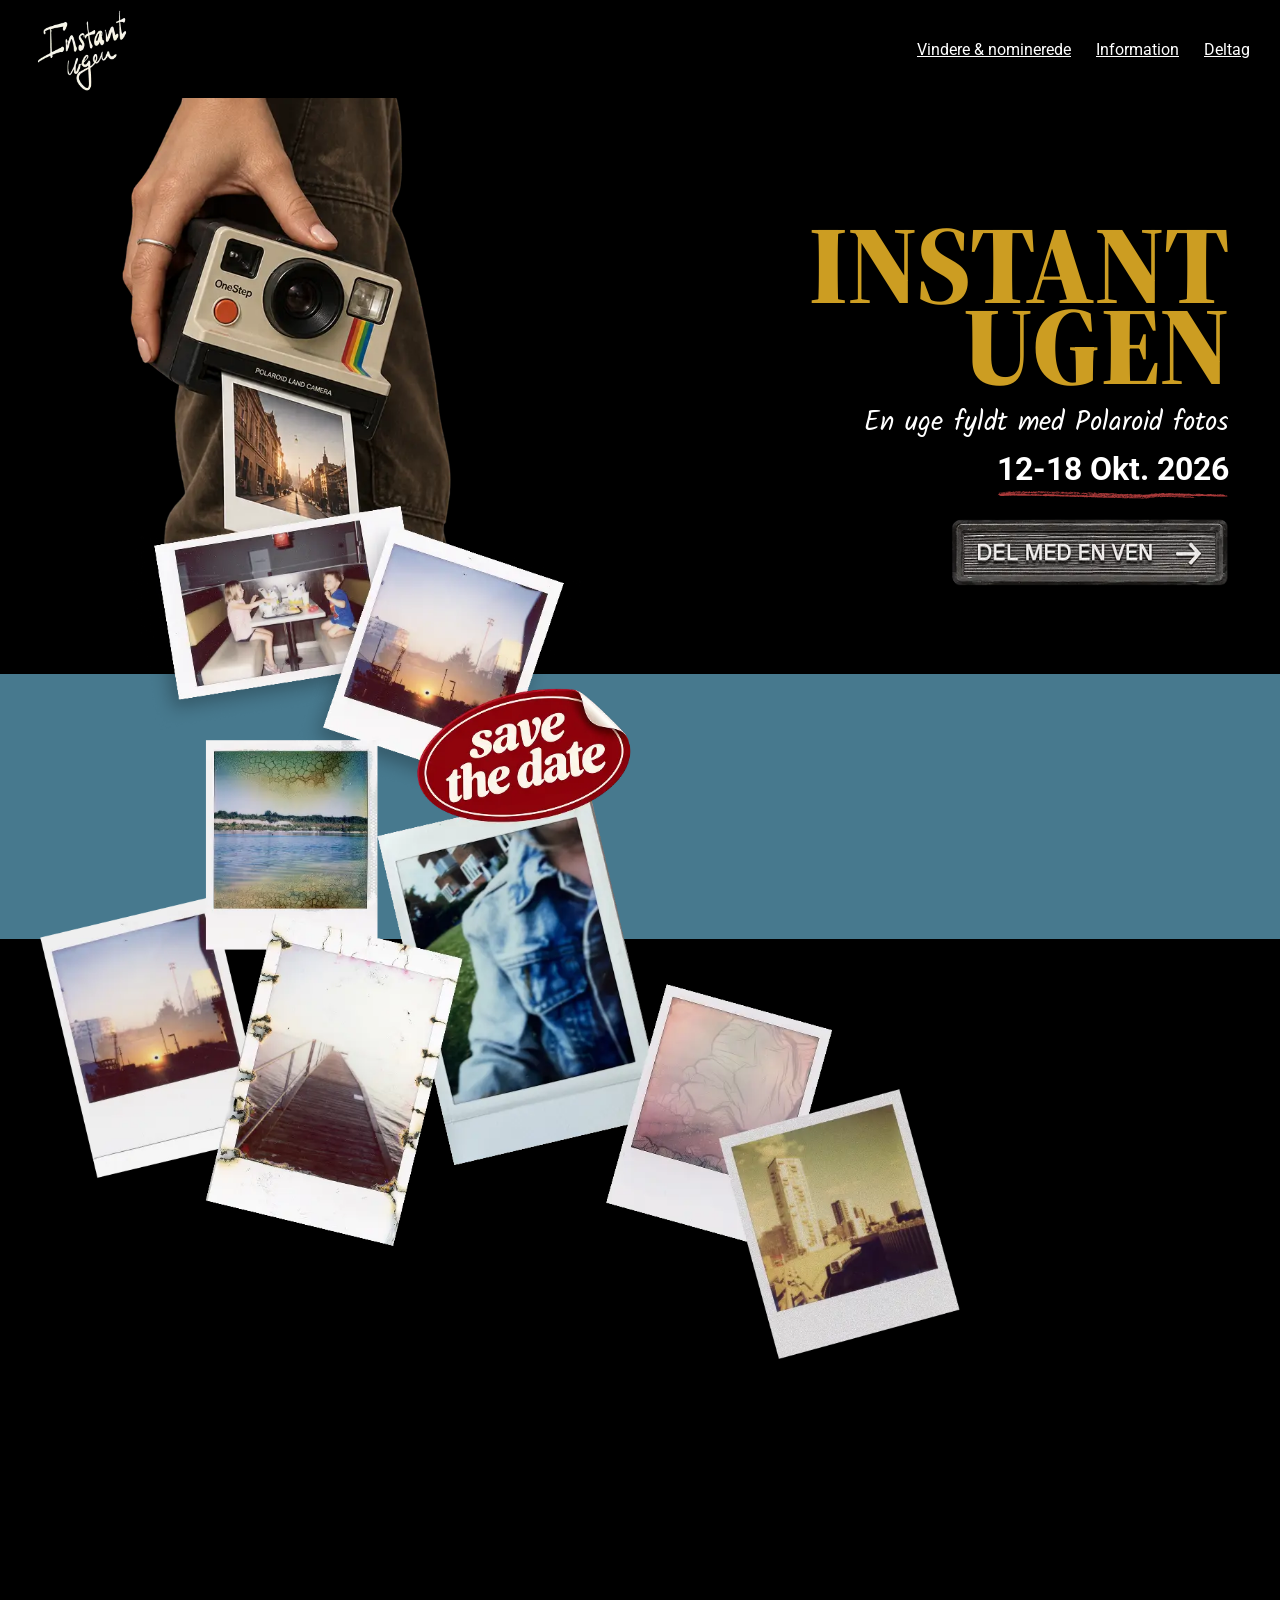
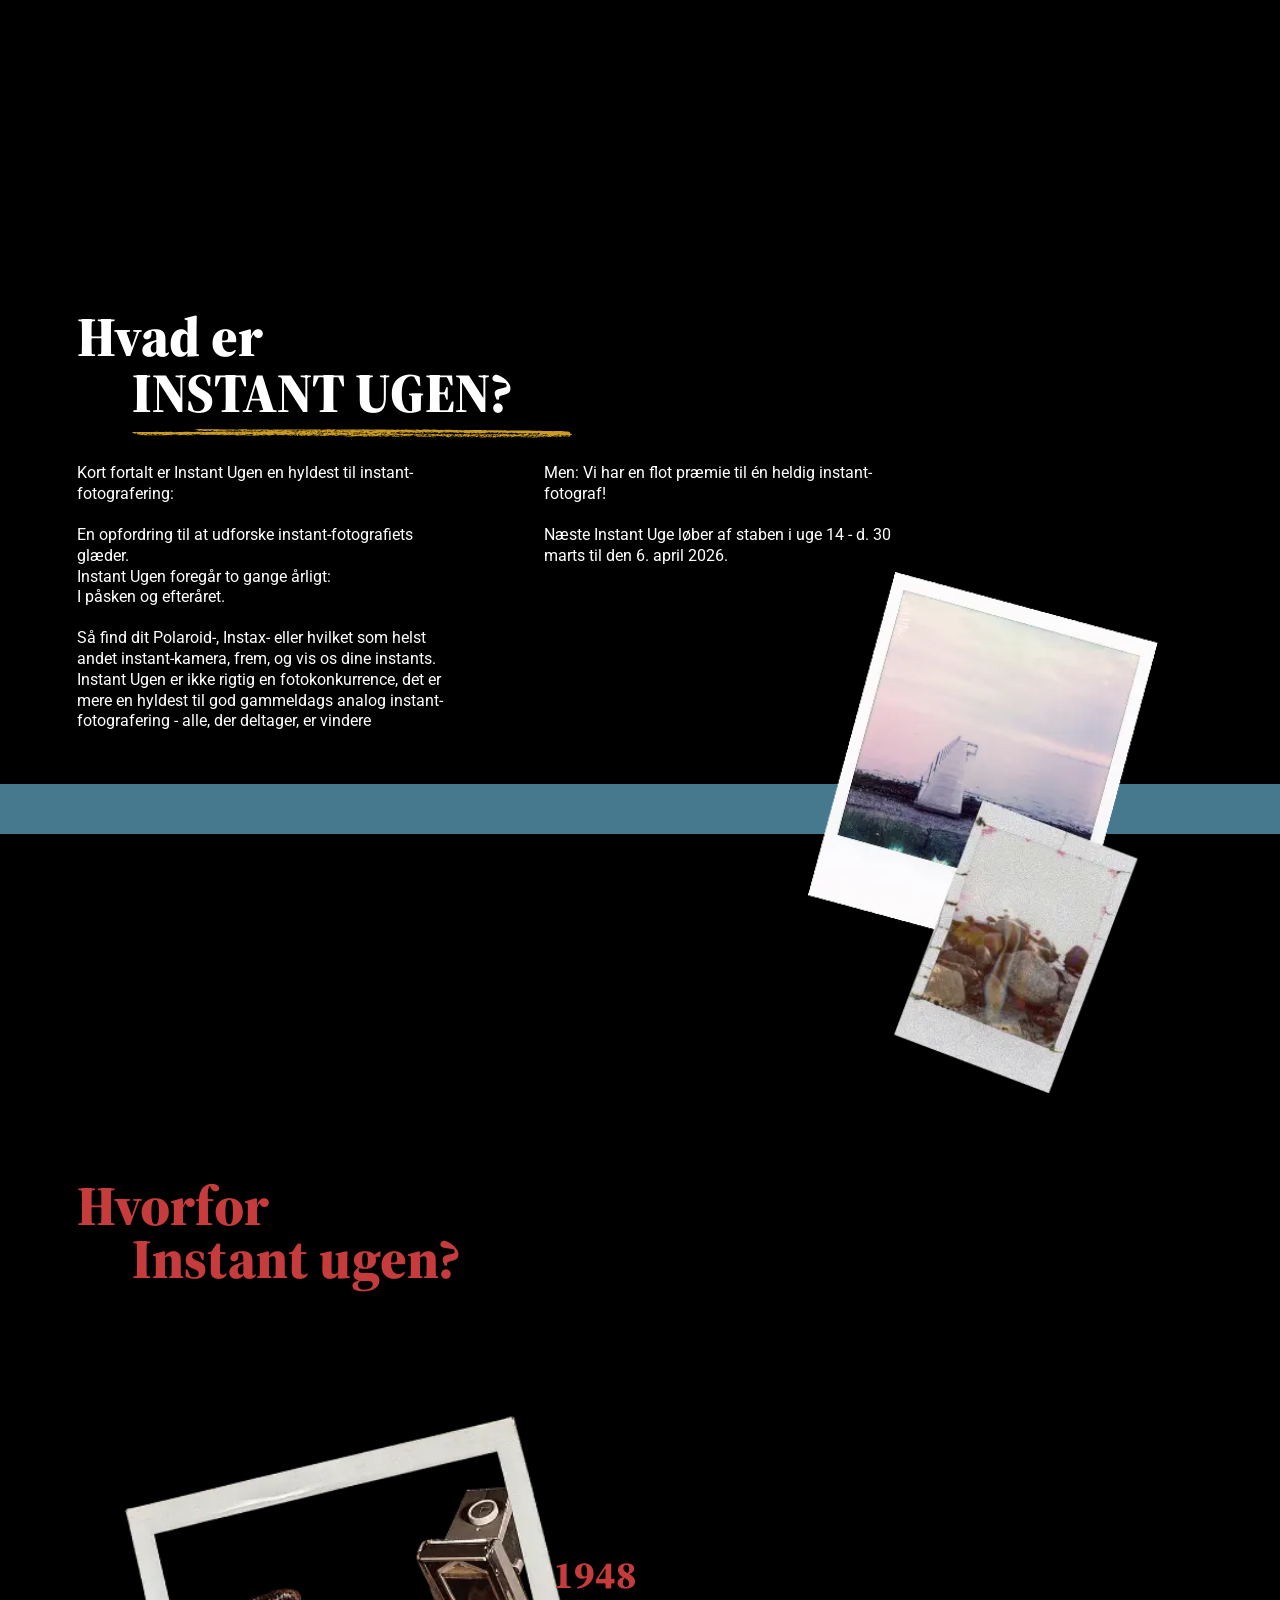
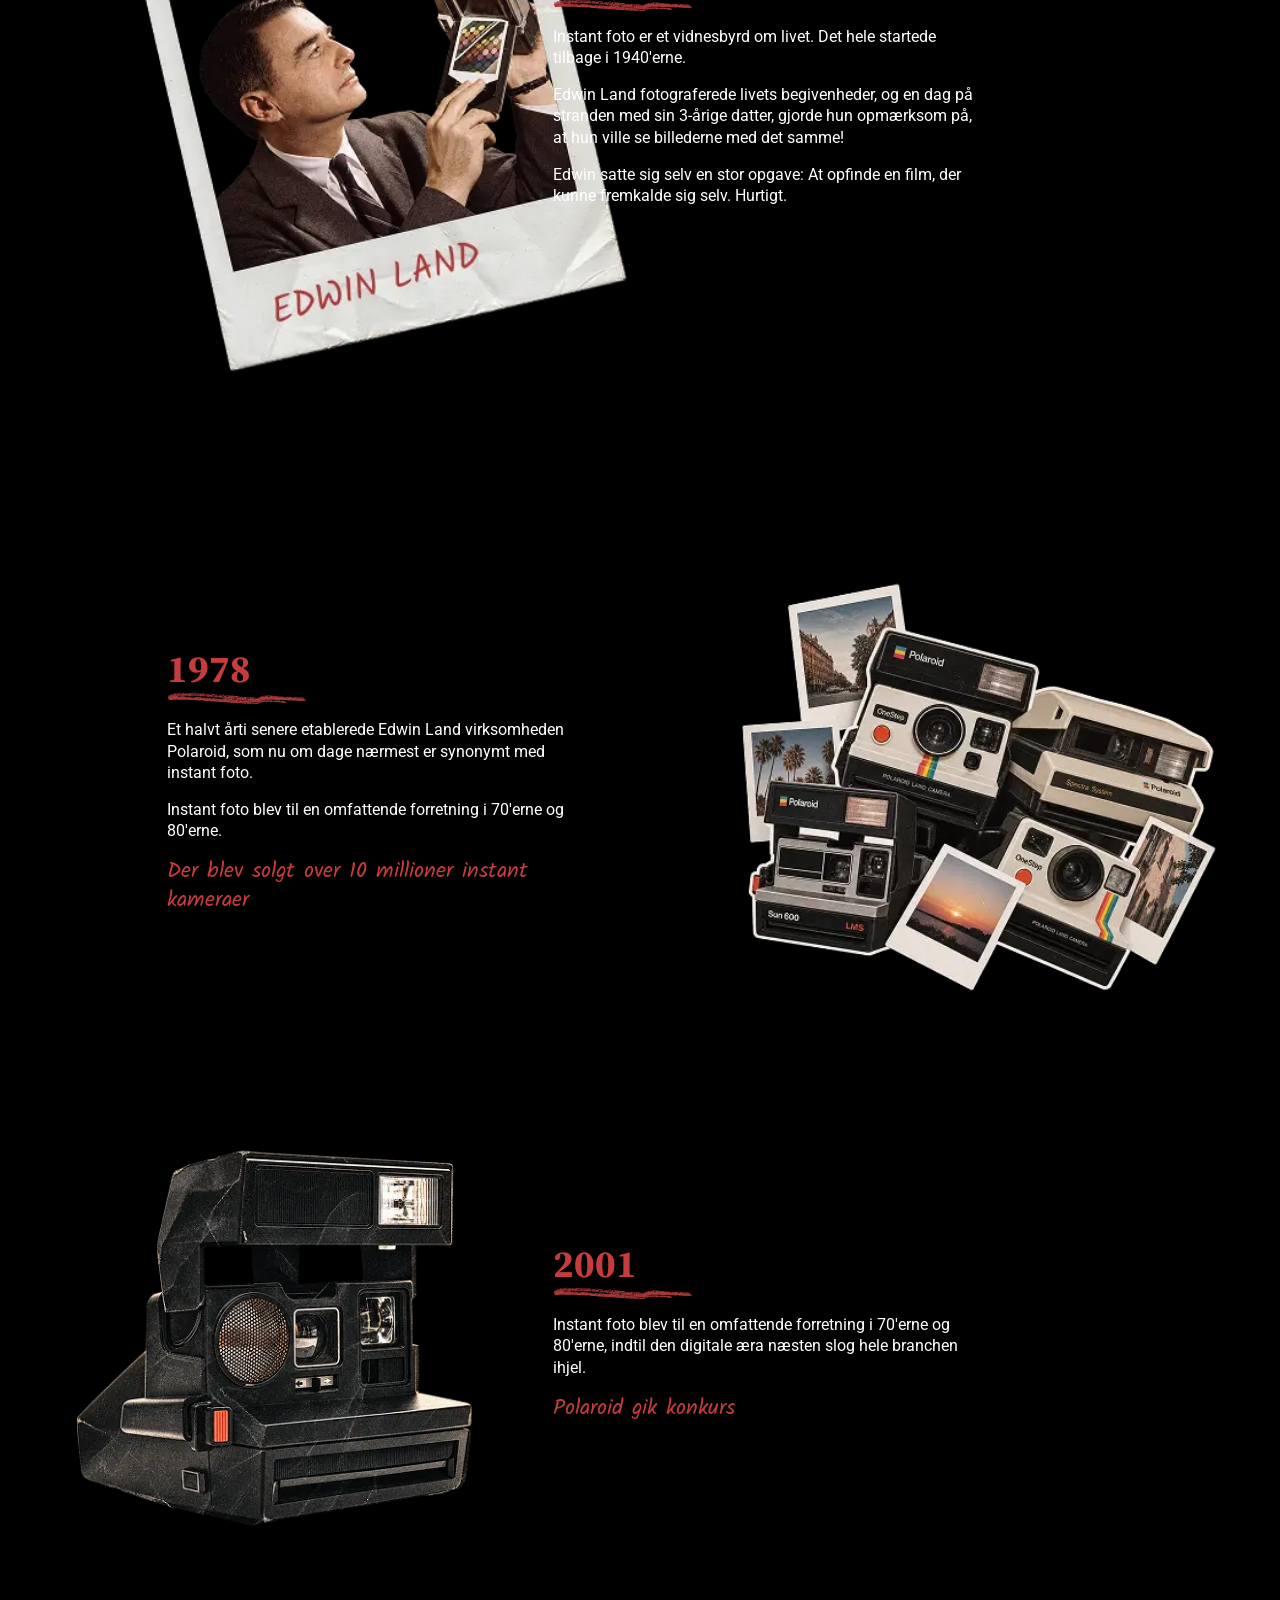
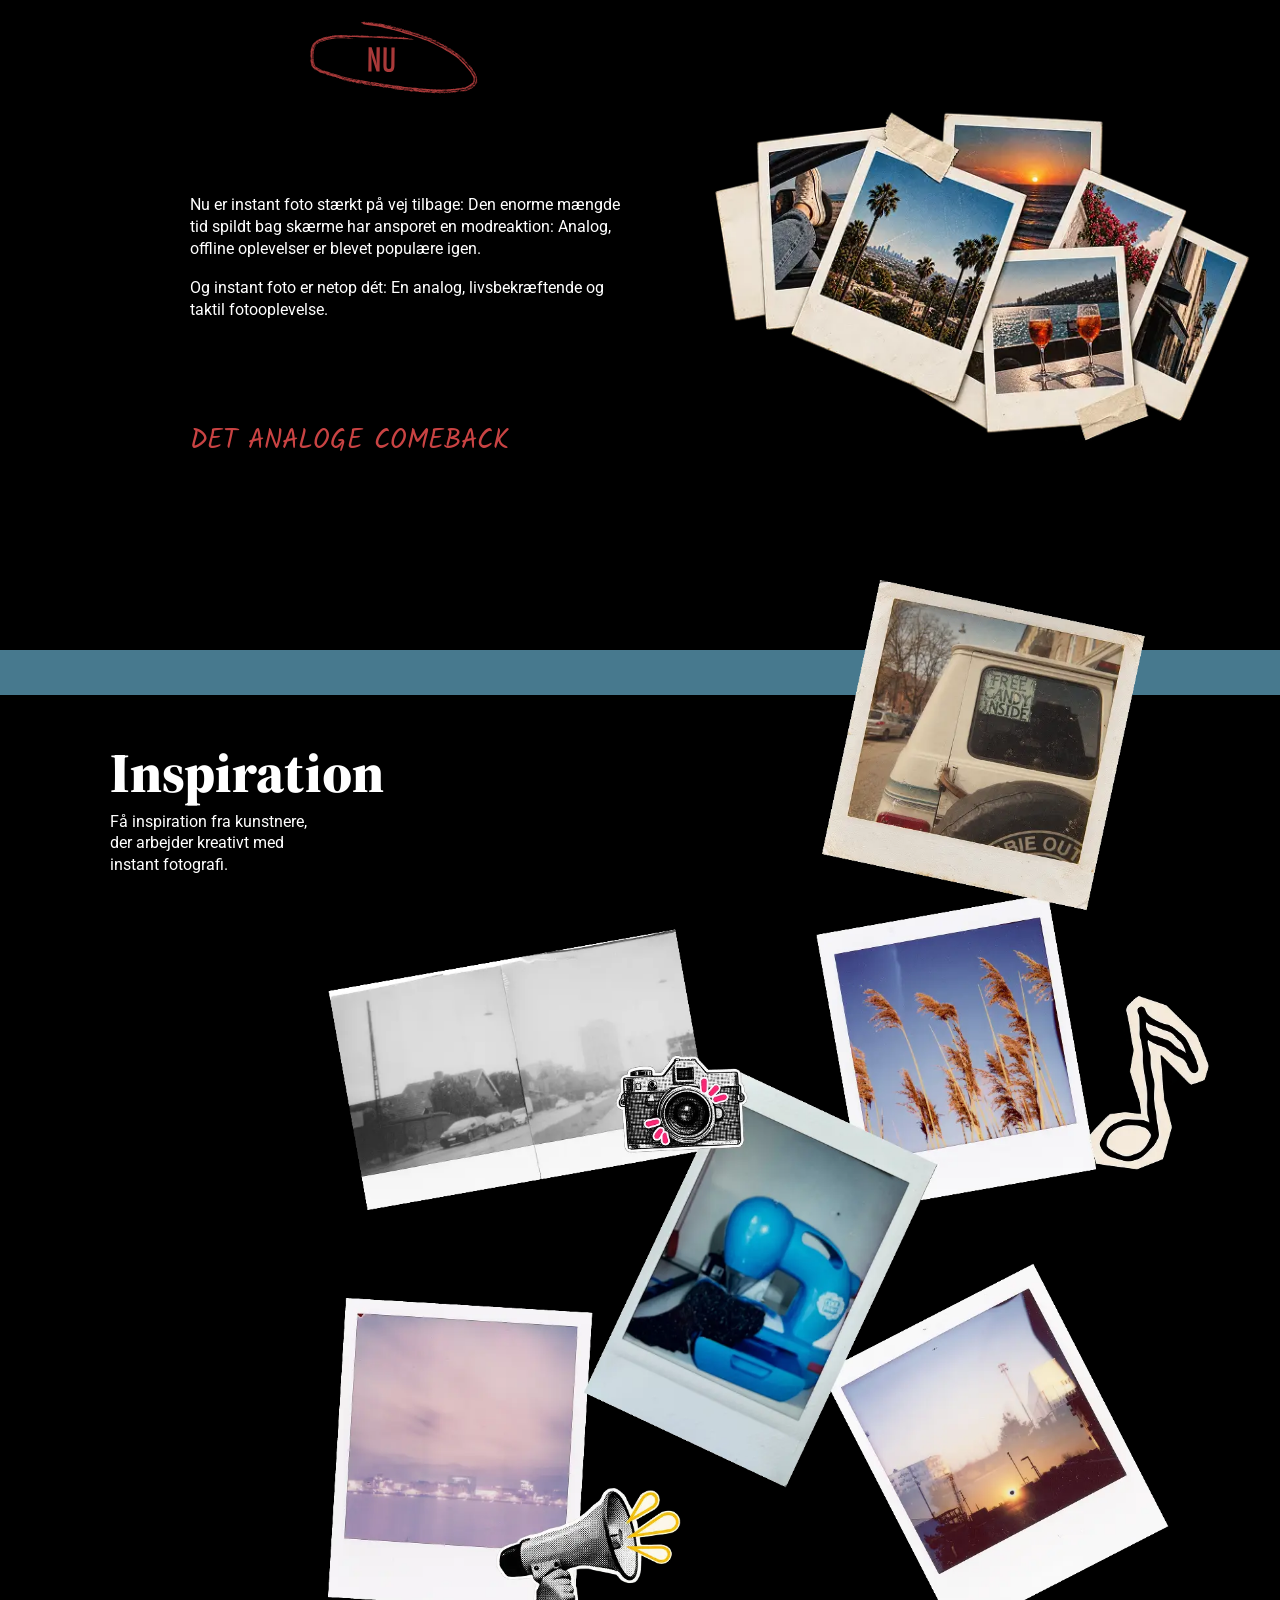
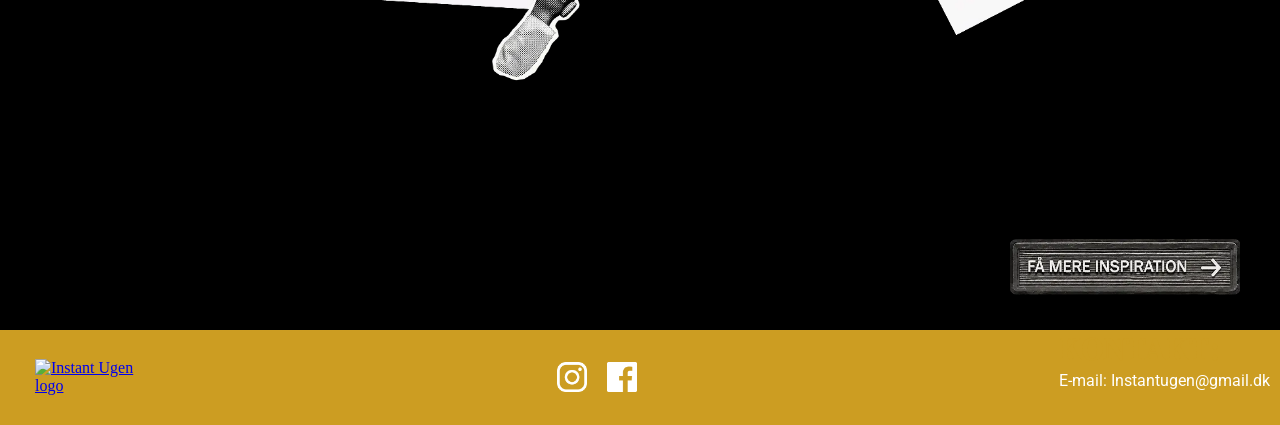
==== commit 80f1761e: "retteknapigen" ====
--- a/index.html
+++ b/index.html
@@ -336,7 +336,7 @@
             alt="Inspiration til instant fotografi"
           />
 
-          <a href="info.html" class="inspiration-knap">
+          <a href="vindere.html" class="inspiration-knap">
             <img
               src="img/faa_mere_inspiration_her_knap_desktop.webp"
               alt="Få mere inspiration"
--- a/css/global.css
+++ b/css/global.css
@@ -42,14 +42,14 @@
 }
 
 h3 {
-  ont-family: "Source Serif 4", serif;
+  font-family: "Source Serif 4", serif;
   font-weight: 1100;
   font-size: 25pt;
   color: #cc9d22;
 }
 
 h5 {
-  ont-family: "Source Serif 4", serif;
+  font-family: "Source Serif 4", serif;
   font-weight: 2500;
   font-size: 20pt;
   color: #a93939;
--- a/css/index.css
+++ b/css/index.css
@@ -18,9 +18,8 @@
 .hero {
   position: relative;
   width: 100%;
-  height: 700px;
+  height: 600px;
   margin-top: -94px;
-  overflow: hidden;
 }
 
 /* ---------- BLÅ BAGGRUND ---------- */
@@ -43,8 +42,6 @@
   left: 2%;
   width: 90%;
   z-index: 2;
-
-  animation: hero-float 5s ease-in-out infinite;
 }
 
 .hero-billede img {
@@ -144,7 +141,7 @@
 .hvad-er {
   position: relative;
   width: 100%;
-  padding: 45px 7% 40px;
+  padding: 45px 0% 40px;
   background-color: #000;
   overflow: hidden;
 }
@@ -290,8 +287,7 @@
   margin-top: 5px;
 }
 
-.historie-tekst h4,
-.analog-comeback {
+.historie-tekst h4 {
   margin: 12px 0 0;
   font-family: "Kalam", cursive;
   font-size: 1.15rem;
@@ -300,6 +296,15 @@
   color: #c63c3c;
 }
 
+.analog-comeback {
+  margin: 12px 0 0;
+  font-family: "Kalam", cursive;
+  font-size: 1.5rem;
+  font-weight: 400;
+  line-height: 1.35;
+  color: #c63c3c;
+}
+
 /* ======================================== */
 /* 1948                                     */
 /* ======================================== */
@@ -328,7 +333,6 @@
 
 .kamera-bunke {
   width: 100%;
-  animation: float-kamera 3s ease-in-out infinite;
 }
 
 @keyframes float-kamera {
@@ -375,8 +379,6 @@
   width: 110px;
   height: 60px;
   margin-bottom: 20px;
-
-  animation: nu-bevaegelse 2.5s ease-in-out infinite;
 }
 
 @keyframes nu-bevaegelse {
@@ -507,7 +509,6 @@
   height: auto;
 
   z-index: 3;
-  animation: inspiration-float 5s ease-in-out infinite;
 }
 
 @keyframes inspiration-float {
@@ -567,6 +568,26 @@
 /* ======================================== */
 
 @media (min-width: 800px) {
+  /* ====================================== */
+  /* ANIMATIONER - KUN DESKTOP              */
+  /* ====================================== */
+
+  .hero-billede {
+    animation: hero-float 5s ease-in-out infinite;
+  }
+
+  .kamera-bunke {
+    animation: float-kamera 3s ease-in-out infinite;
+  }
+
+  .nu-overskrift {
+    animation: nu-bevaegelse 2.5s ease-in-out infinite;
+  }
+
+  .inspiration-collage {
+    animation: inspiration-float 5s ease-in-out infinite;
+  }
+
   /* ====================================== */
   /* HERO                                   */
   /* ====================================== */
@@ -888,7 +909,7 @@
     margin: 5px 0 0;
 
     font-family: "Kalam", cursive;
-    font-size: 1.25rem;
+    font-size: 1.7rem;
     font-weight: 400;
 
     color: #c94343;
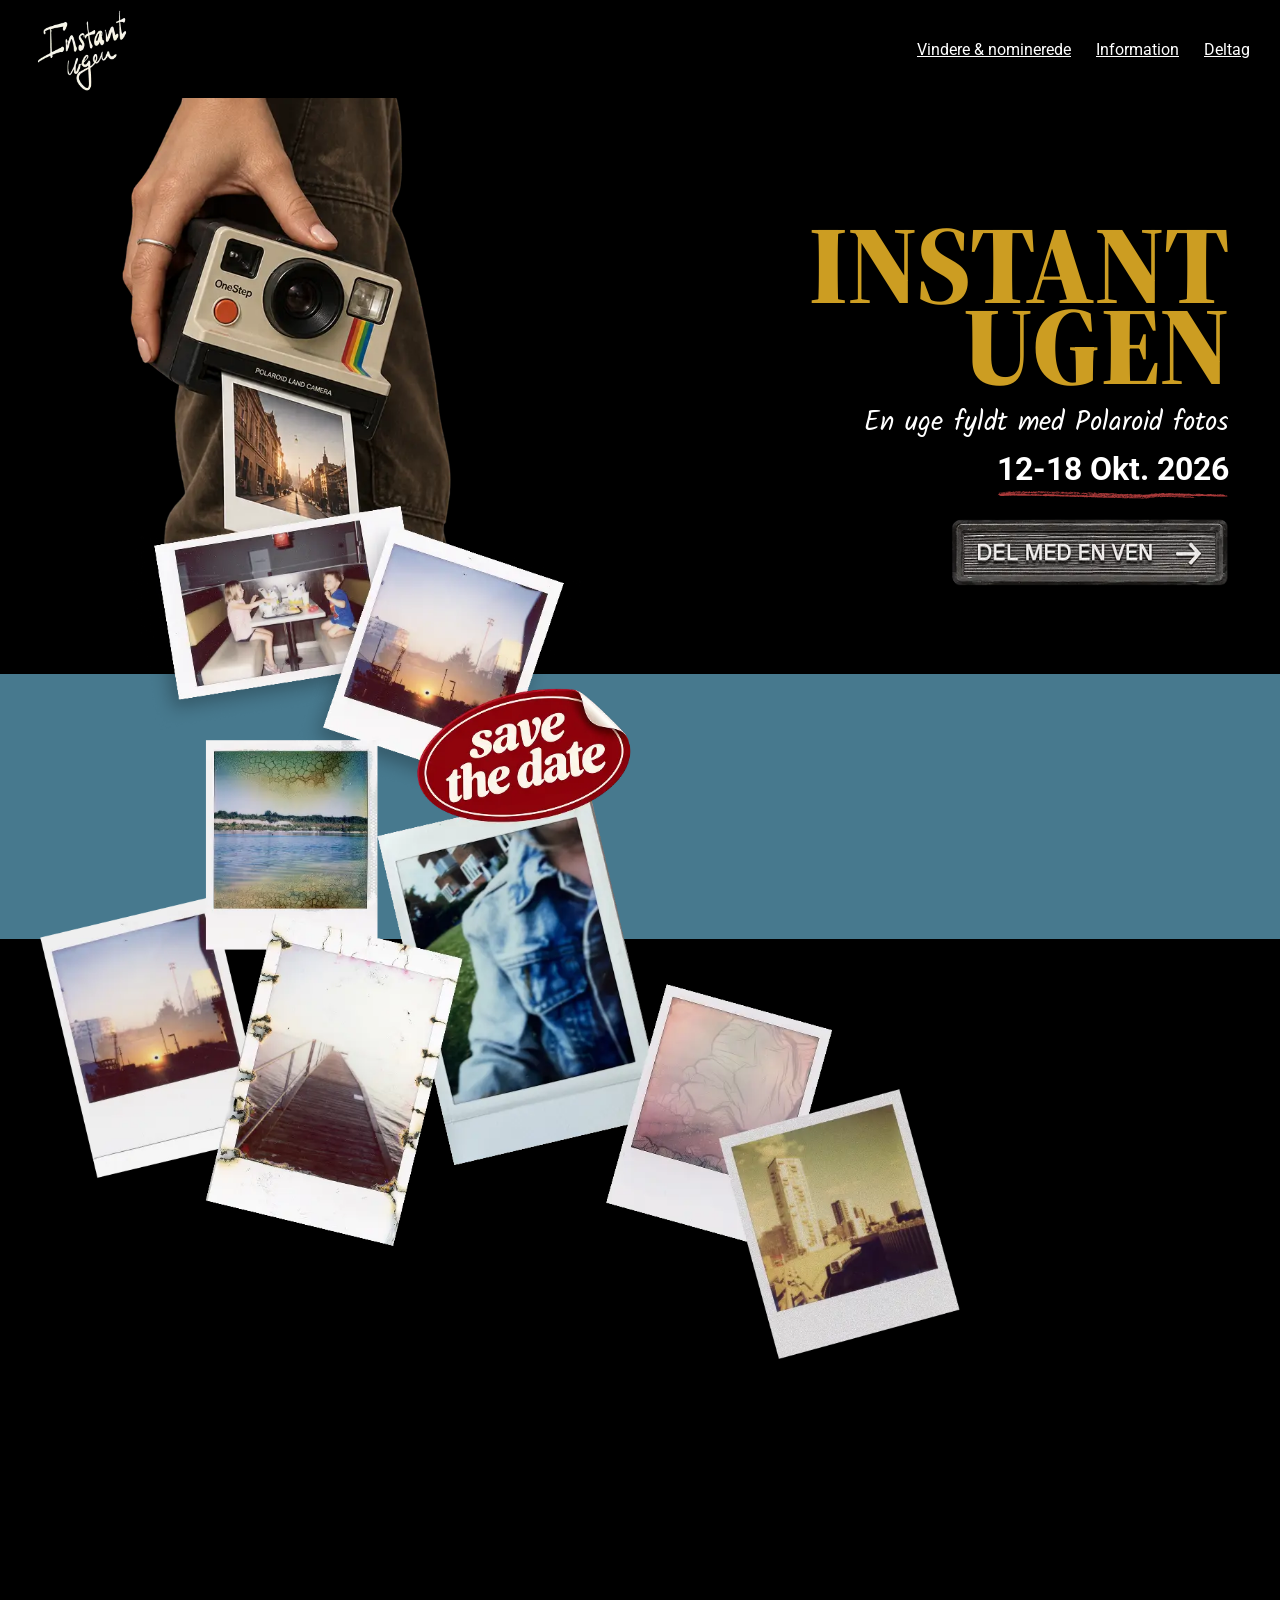
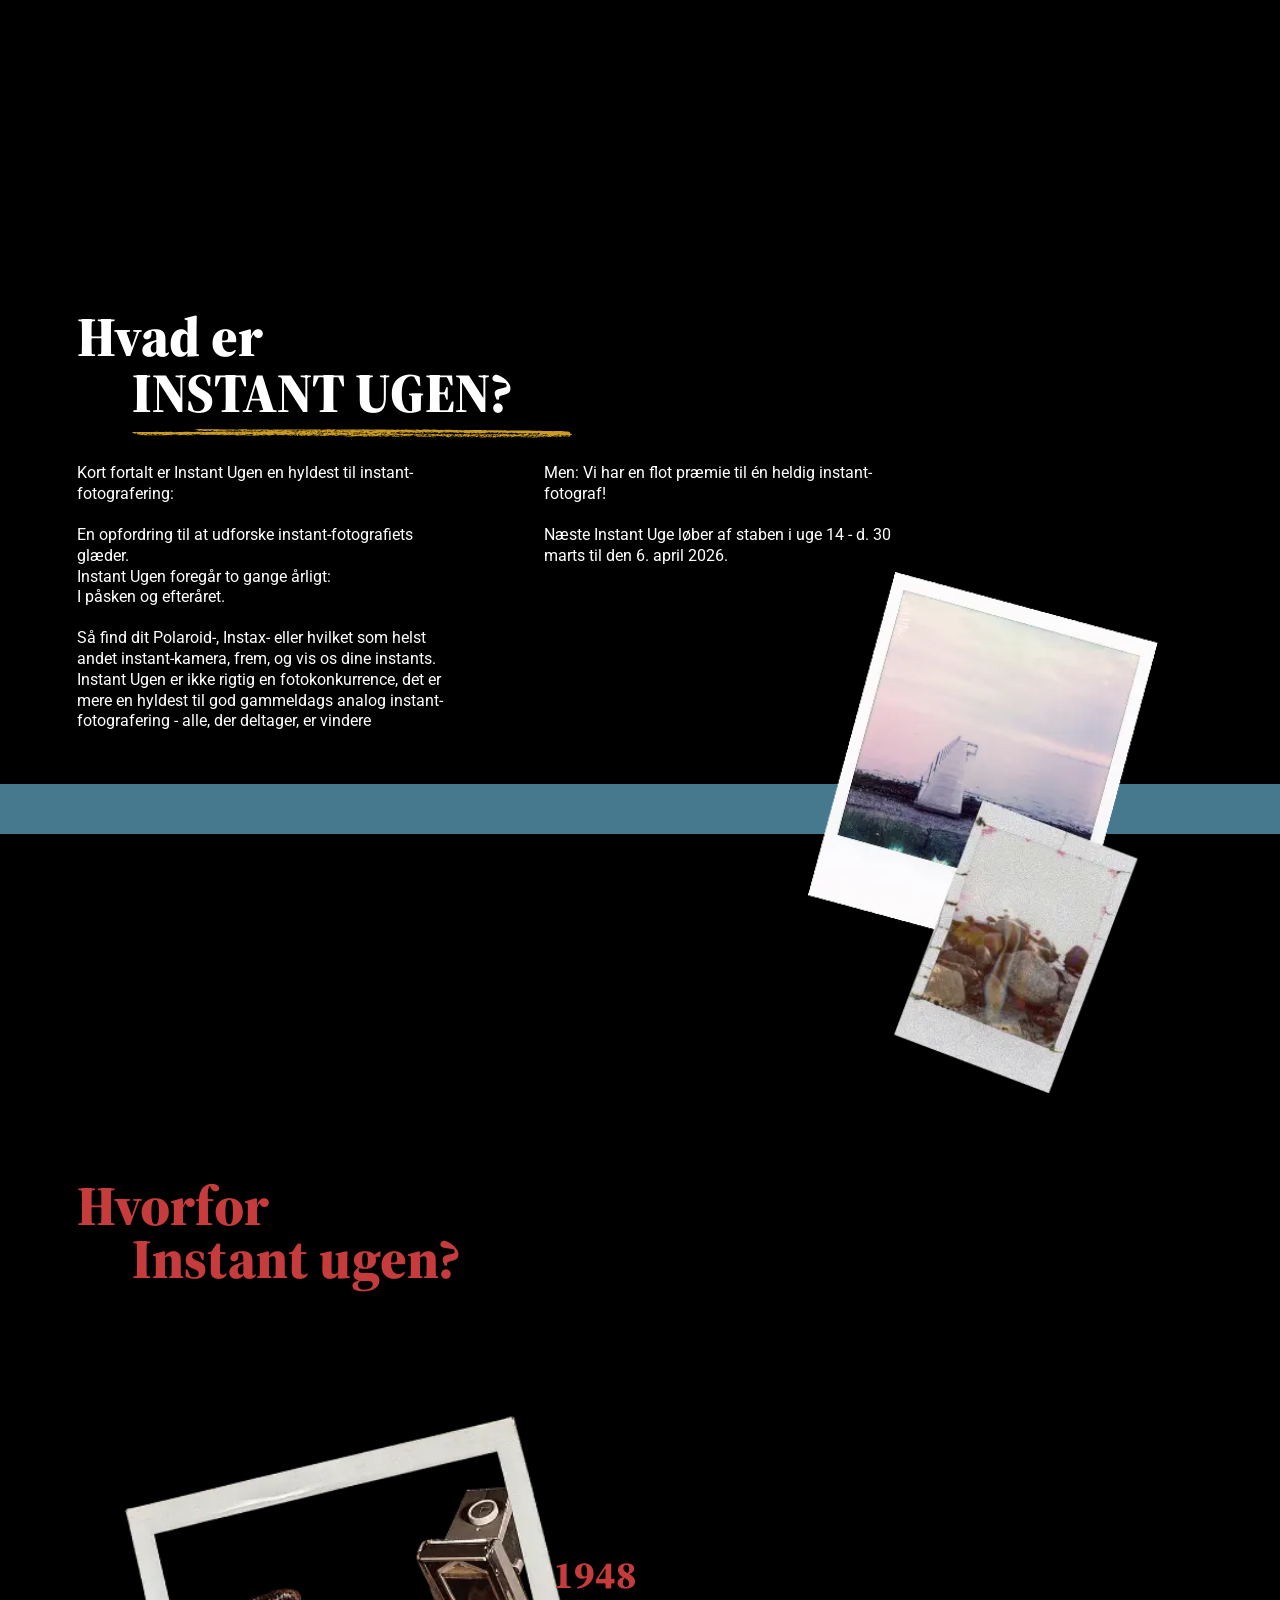
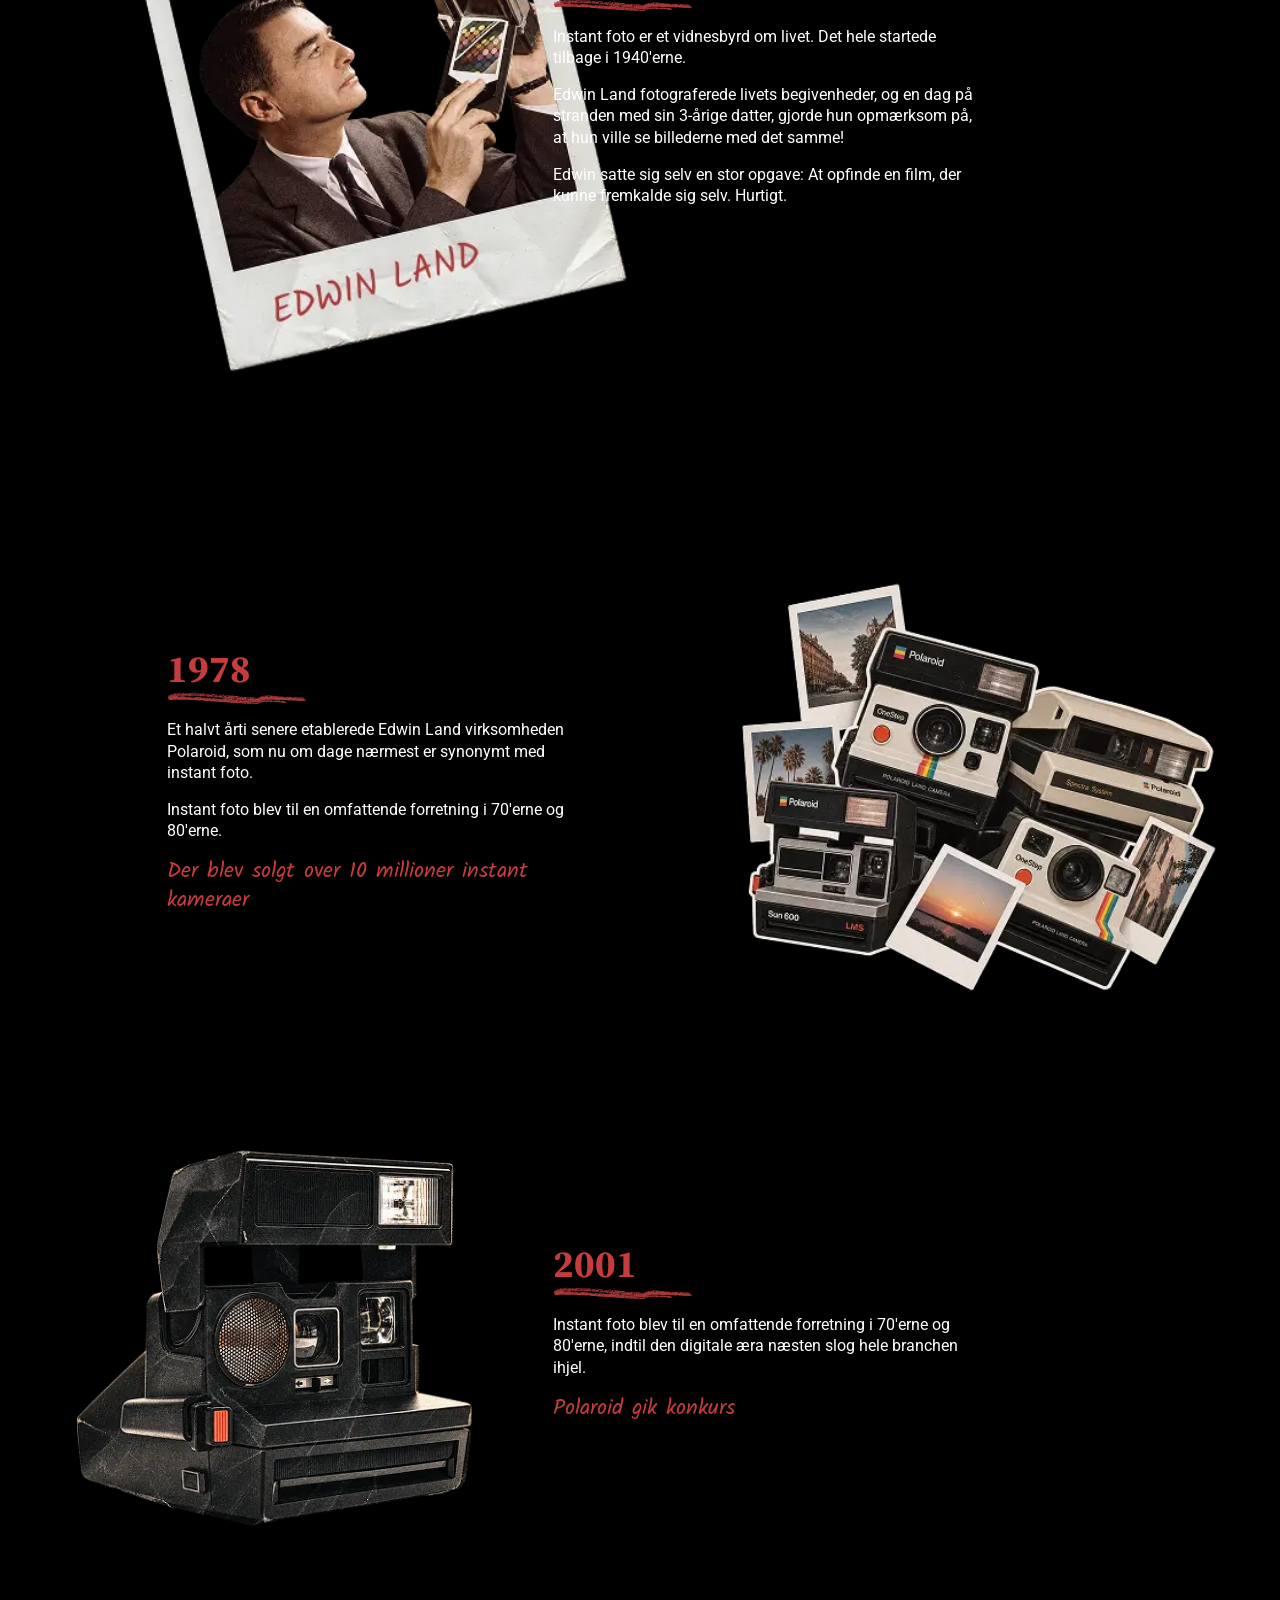
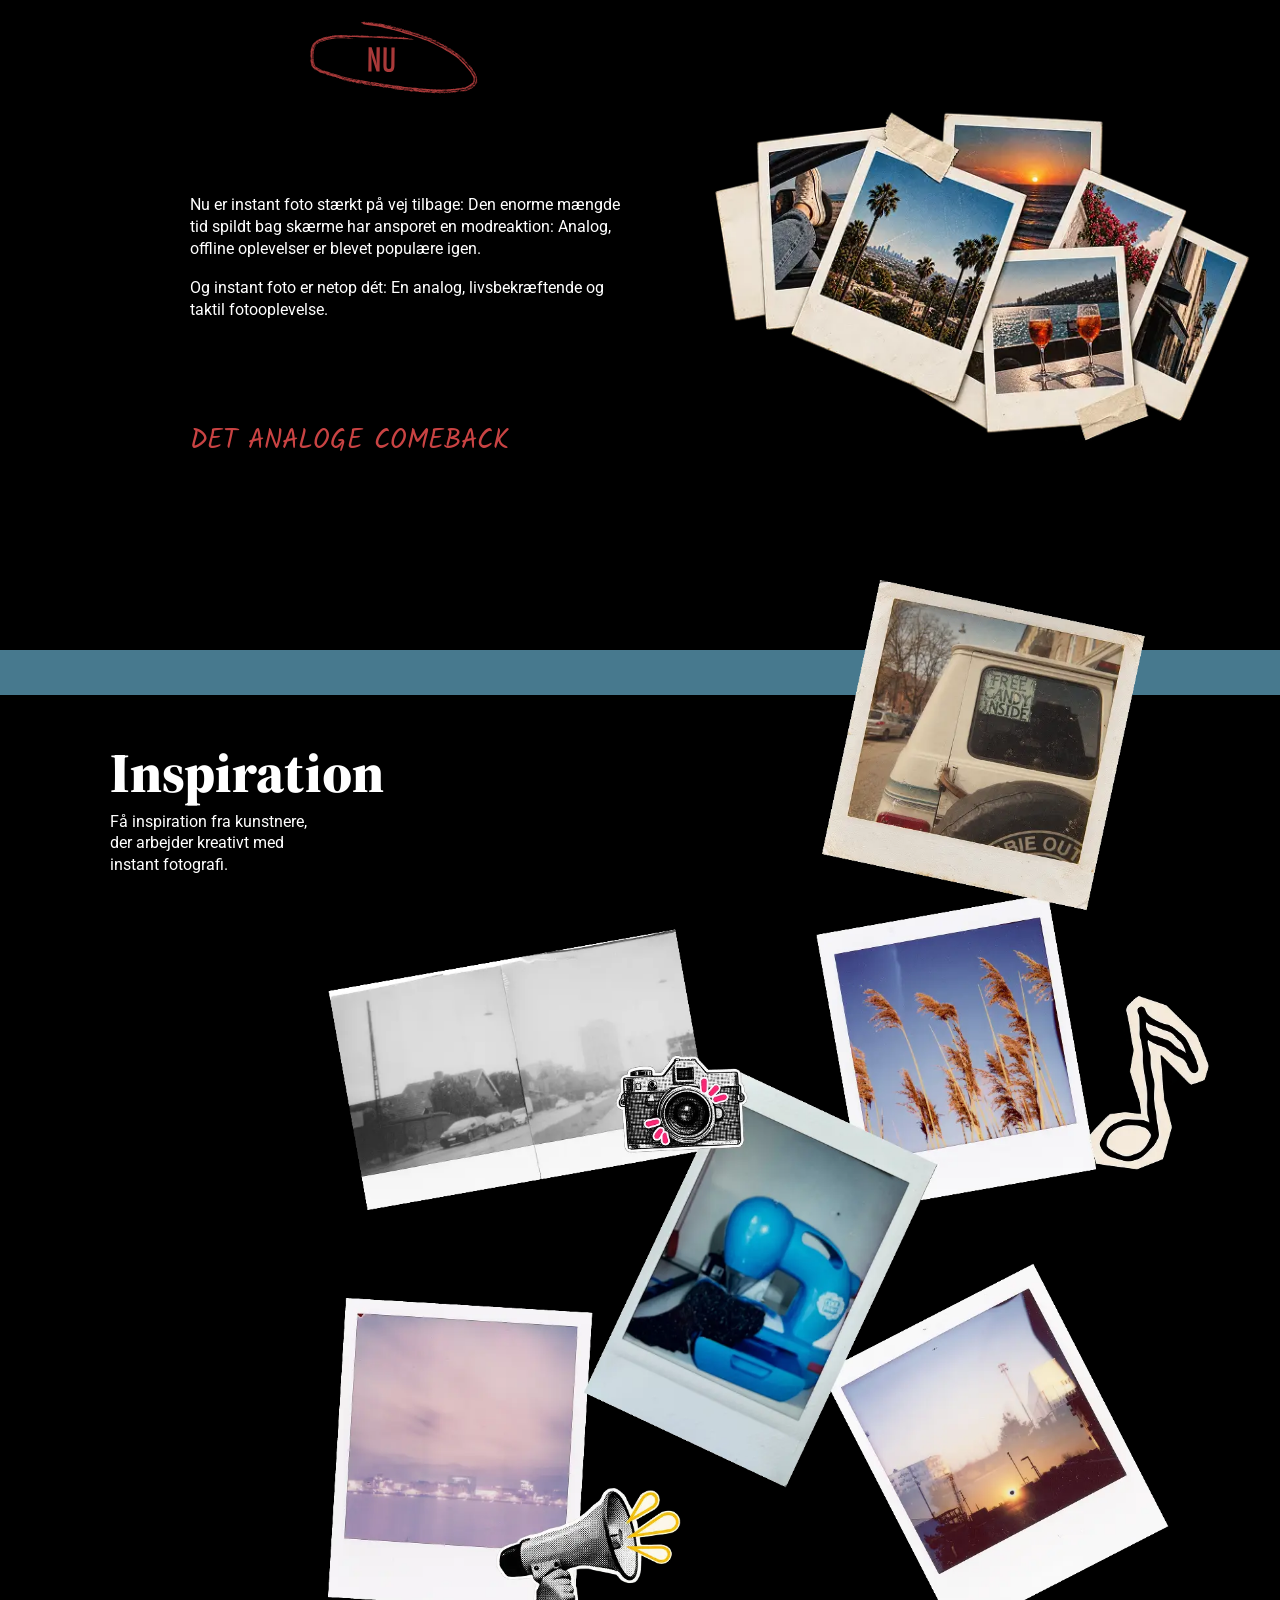
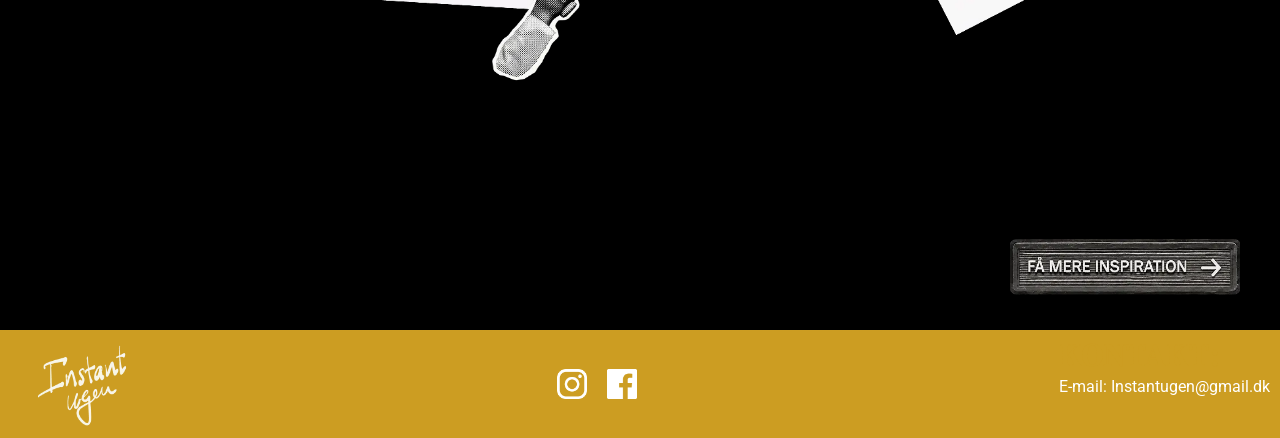
==== commit 47185956: "Footer_heade_link_virker_nu_AB" ====
--- a/index.html
+++ b/index.html
@@ -35,7 +35,7 @@
   <body>
     <header>
       <div class="logo">
-        <a href="/">
+        <a href="index.html">
           <img src="logo/Logo.webp" alt="Instant Ugen logo" />
         </a>
       </div>
@@ -390,8 +390,8 @@
 
     <footer class="footer">
       <div class="footer-logo">
-        <a href="/">
-          <img src="logo/logo.webp" alt="Instant Ugen logo" />
+        <a href="index.html">
+          <img src="logo/Logo.webp" alt="Instant Ugen logo" />
         </a>
       </div>
 
